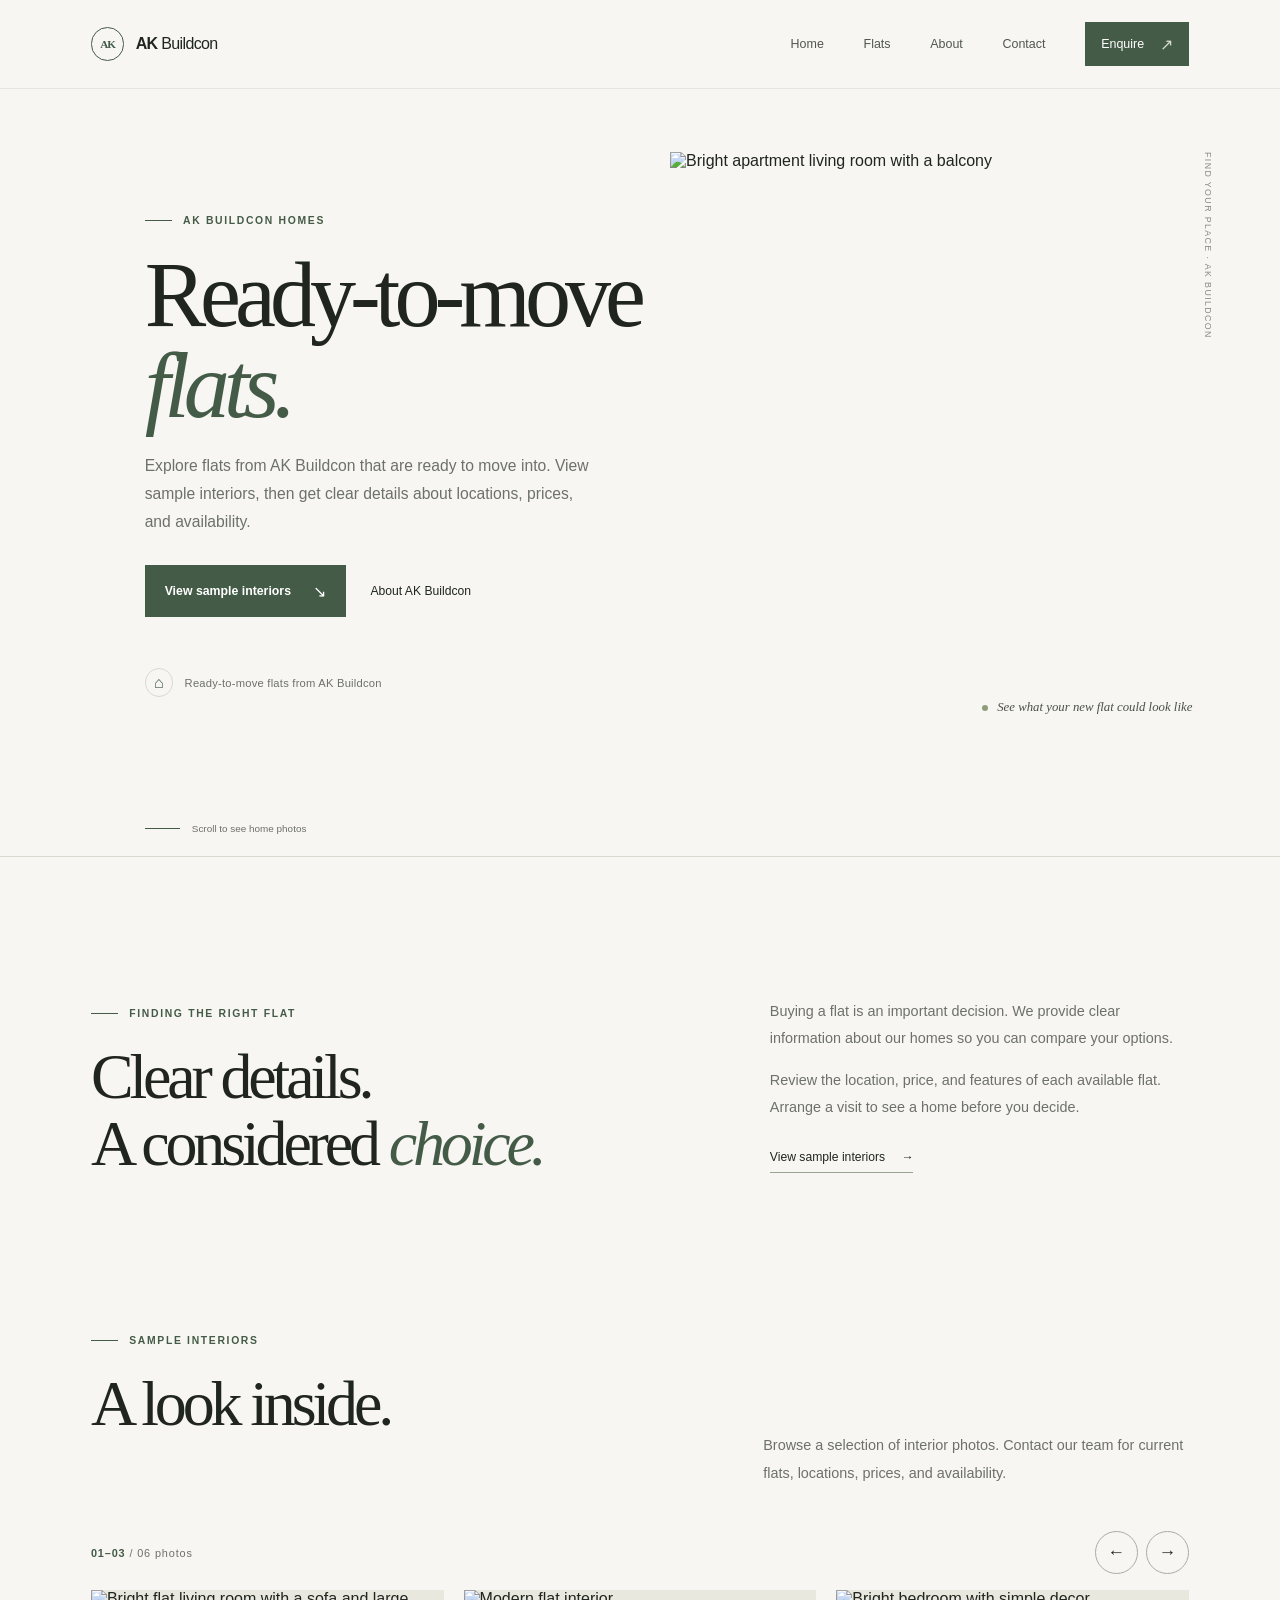
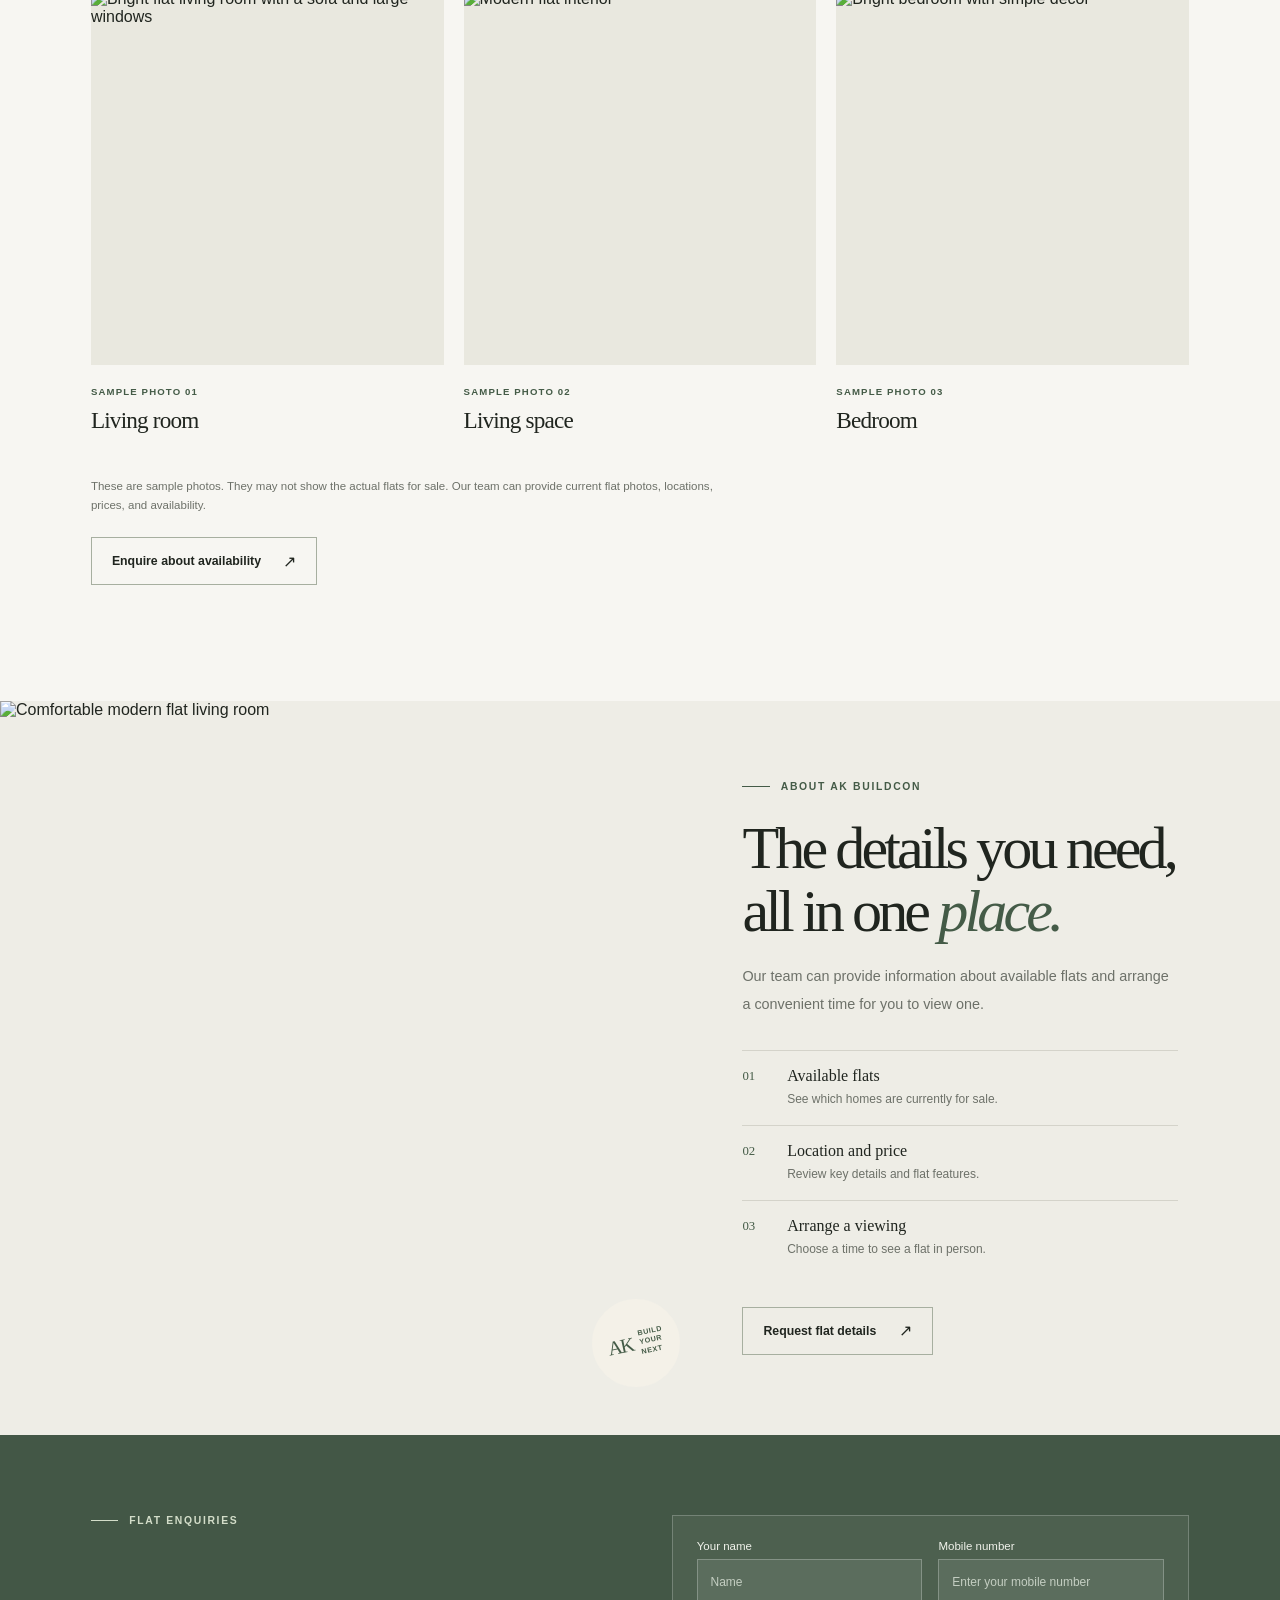
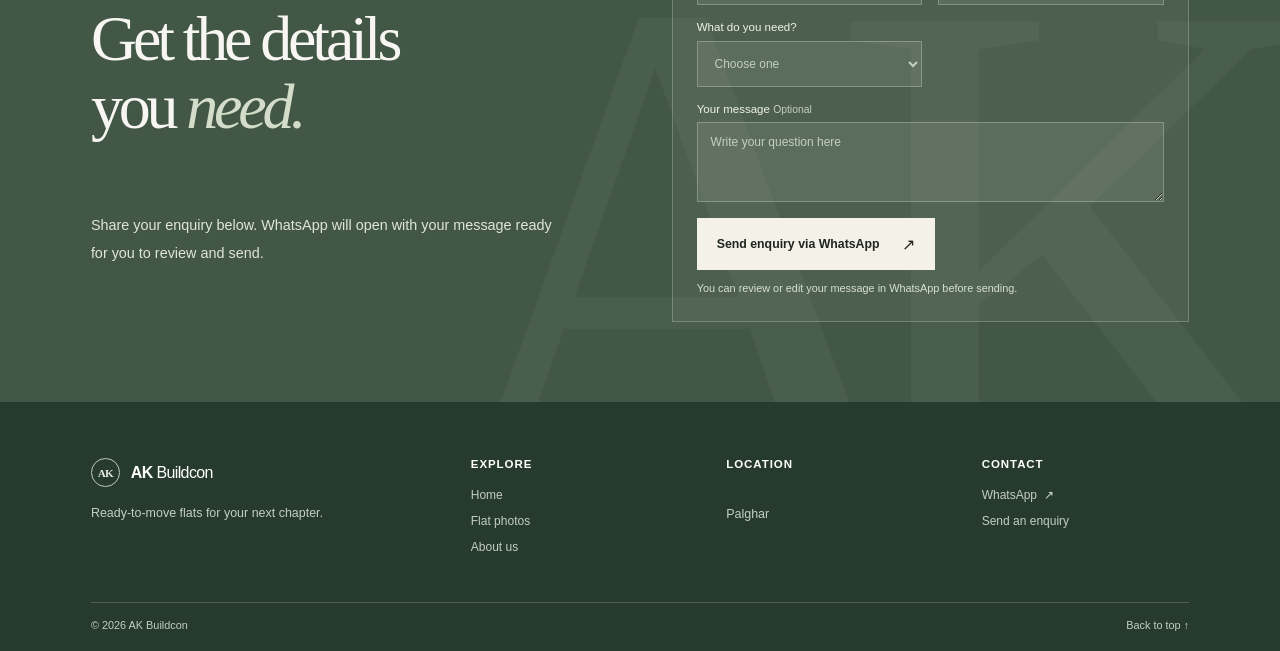
==== index.html @ 4607b644 "first commit Co-authored-by: Copilot <223556219+Copilot@users.noreply.github.com>" ====
<!doctype html>
<html lang="en">
  <head>
    <meta charset="utf-8">
    <meta name="viewport" content="width=device-width, initial-scale=1">
    <meta
      name="description"
      content="Explore ready-to-move flats from AK Buildcon. View sample interiors and get clear details about locations, prices, and availability."
    >
    <meta name="theme-color" content="#f7f6f2">
    <title>AK Buildcon | Flats ready to move into</title>
    <link rel="preconnect" href="https://images.unsplash.com">
    <link rel="stylesheet" href="styles.css">
    <script src="navbar.js" defer></script>
    <script src="footer.js" defer></script>
    <script src="script.js" defer></script>
  </head>
  <body>
    <ak-navbar></ak-navbar>

    <main>
      <section class="hero" id="home" aria-labelledby="hero-title">
        <div class="hero-content">
          <p class="eyebrow"><span class="eyebrow-line"></span> AK Buildcon homes</p>
          <h1 id="hero-title">Ready-to-move<br><em>flats.</em></h1>
          <p class="hero-copy">
            Explore flats from AK Buildcon that are ready to move into. View sample
            interiors, then get clear details about locations, prices, and availability.
          </p>
          <div class="hero-actions">
            <a class="button button-dark" href="#available-homes">View sample interiors <span aria-hidden="true">↘</span></a>
            <a class="text-link" href="#about">About AK Buildcon</a>
          </div>
          <div class="hero-note">
            <span class="note-icon" aria-hidden="true">⌂</span>
            <span>Ready-to-move flats from AK Buildcon</span>
          </div>
        </div>
        <div class="hero-visual">
          <img
            class="hero-image"
            src="https://images.unsplash.com/photo-1600607687939-ce8a6c25118c?auto=format&fit=crop&w=1400&q=85"
            alt="Bright apartment living room with a balcony"
          >
          <div class="image-caption">
            <span class="caption-dot" aria-hidden="true"></span>
            <span>See what your new flat could look like</span>
          </div>
          <span class="hero-vertical-label" aria-hidden="true">FIND YOUR PLACE · AK BUILDCON</span>
        </div>
        <a class="scroll-cue" href="#available-homes">
          <span class="scroll-line" aria-hidden="true"></span>
          Scroll to see home photos
        </a>
      </section>

      <section class="intro section-wrap" id="properties" aria-labelledby="properties-title">
        <div class="section-heading">
          <p class="eyebrow"><span class="eyebrow-line"></span> Finding the right flat</p>
          <h2 id="properties-title">Clear details.<br>A considered <em>choice.</em></h2>
        </div>
        <div class="intro-copy">
          <p>
            Buying a flat is an important decision. We provide clear information
            about our homes so you can compare your options.
          </p>
          <p>
            Review the location, price, and features of each available flat.
            Arrange a visit to see a home before you decide.
          </p>
          <a class="underlined-link" href="#available-homes">View sample interiors <span aria-hidden="true">→</span></a>
        </div>
      </section>

      <section class="homes-gallery section-wrap" id="available-homes" aria-labelledby="gallery-title">
        <div class="gallery-heading">
          <div>
            <p class="eyebrow"><span class="eyebrow-line"></span> Sample interiors</p>
            <h2 id="gallery-title">A look inside.</h2>
          </div>
          <p class="gallery-intro">
            Browse a selection of interior photos. Contact our team for current
            flats, locations, prices, and availability.
          </p>
        </div>
        <div class="gallery-controls">
          <span class="gallery-count" aria-live="polite"><span id="gallery-current">01–03</span> <span aria-hidden="true">/</span> 06 photos</span>
          <div class="gallery-arrows">
            <button class="gallery-arrow" type="button" data-gallery-direction="-1" aria-label="Show previous photos">
              <span aria-hidden="true">←</span>
            </button>
            <button class="gallery-arrow" type="button" data-gallery-direction="1" aria-label="Show more photos">
              <span aria-hidden="true">→</span>
            </button>
          </div>
        </div>
        <div class="gallery-track" id="project-gallery" aria-label="Example flat photos">
          <article class="gallery-card">
            <img
              src="https://images.unsplash.com/photo-1600210492486-724fe5c67fb0?auto=format&fit=crop&w=900&q=85"
              alt="Bright flat living room with a sofa and large windows"
              loading="lazy"
            >
            <div class="gallery-caption">
              <span>Sample photo 01</span>
              <h3>Living room</h3>
            </div>
          </article>
          <article class="gallery-card">
            <img
              src="https://images.unsplash.com/photo-1600566753086-00f18fb6b3ea?auto=format&fit=crop&w=900&q=85"
              alt="Modern flat interior"
              loading="lazy"
            >
            <div class="gallery-caption">
              <span>Sample photo 02</span>
              <h3>Living space</h3>
            </div>
          </article>
          <article class="gallery-card">
            <img
              src="https://images.unsplash.com/photo-1616486338812-3dadae4b4ace?auto=format&fit=crop&w=900&q=85"
              alt="Bright bedroom with simple decor"
              loading="lazy"
            >
            <div class="gallery-caption">
              <span>Sample photo 03</span>
              <h3>Bedroom</h3>
            </div>
          </article>
          <article class="gallery-card">
            <img
              src="https://images.unsplash.com/photo-1600607687939-ce8a6c25118c?auto=format&fit=crop&w=900&q=85"
              alt="Modern flat living room"
              loading="lazy"
            >
            <div class="gallery-caption">
              <span>Sample photo 04</span>
              <h3>Open living area</h3>
            </div>
          </article>
          <article class="gallery-card">
            <img
              src="https://images.unsplash.com/photo-1600607687920-4e2a09cf159d?auto=format&fit=crop&w=900&q=85"
              alt="Flat interior with warm colours"
              loading="lazy"
            >
            <div class="gallery-caption">
              <span>Sample photo 05</span>
              <h3>Dining and living area</h3>
            </div>
          </article>
          <article class="gallery-card">
            <img
              src="https://images.unsplash.com/photo-1600566753190-17f0baa2a6c3?auto=format&fit=crop&w=900&q=85"
              alt="Open-plan flat interior"
              loading="lazy"
            >
            <div class="gallery-caption">
              <span>Sample photo 06</span>
              <h3>Open living space</h3>
            </div>
          </article>
        </div>
        <p class="gallery-disclaimer">
          These are sample photos. They may not show the actual flats for sale.
          Our team can provide current flat photos, locations, prices, and availability.
        </p>
        <a class="button button-outline gallery-cta" href="#contact">Enquire about availability <span aria-hidden="true">↗</span></a>
      </section>

      <section class="experience" aria-labelledby="experience-title">
        <div class="experience-image">
          <img
            src="https://images.unsplash.com/photo-1600607687920-4e2a09cf159d?auto=format&fit=crop&w=1400&q=85"
            alt="Comfortable modern flat living room"
            loading="lazy"
          >
          <div class="image-stamp" aria-hidden="true"><span>AK</span><span>BUILD<br>YOUR<br>NEXT</span></div>
        </div>
        <div class="experience-copy" id="about">
          <p class="eyebrow"><span class="eyebrow-line"></span> About AK Buildcon</p>
          <h2 id="experience-title">The details you need,<br>all in one <em>place.</em></h2>
          <p>
            Our team can provide information about available flats and arrange
            a convenient time for you to view one.
          </p>
          <ul class="benefit-list">
            <li><span>01</span><div><strong>Available flats</strong><p>See which homes are currently for sale.</p></div></li>
            <li><span>02</span><div><strong>Location and price</strong><p>Review key details and flat features.</p></div></li>
            <li><span>03</span><div><strong>Arrange a viewing</strong><p>Choose a time to see a flat in person.</p></div></li>
          </ul>
          <a class="button button-outline" href="#contact">Request flat details <span aria-hidden="true">↗</span></a>
        </div>
      </section>

      <section class="closing" id="contact" aria-labelledby="contact-title">
        <div class="closing-inner">
          <p class="eyebrow"><span class="eyebrow-line"></span> Flat enquiries</p>
          <h2 id="contact-title">Get the details<br>you <em>need.</em></h2>
          <p>
            Share your enquiry below. WhatsApp will open with your message ready
            for you to review and send.
          </p>
          <form class="enquiry-form" id="whatsapp-enquiry">
            <label>
              <span>Your name</span>
              <input name="name" type="text" autocomplete="name" placeholder="Name" required>
            </label>
            <label>
              <span>Mobile number</span>
              <input
                name="phone"
                type="tel"
                autocomplete="tel"
                inputmode="tel"
                placeholder="Enter your mobile number"
                pattern="[0-9]{7,15}"
                title="Enter 7 to 15 numbers without spaces or symbols."
                required
              >
            </label>
            <label>
              <span>What do you need?</span>
              <select name="interest" required>
                <option value="" disabled selected>Choose one</option>
                <option>Price and details</option>
                <option>Flat location</option>
                <option>Book a visit</option>
                <option>Other question</option>
              </select>
            </label>
            <label class="form-message">
              <span>Your message <small>Optional</small></span>
              <textarea name="message" rows="3" placeholder="Write your question here"></textarea>
            </label>
            <button class="button button-light form-submit" type="submit">
              Send enquiry via WhatsApp <span aria-hidden="true">↗</span>
            </button>
            <p class="form-note">You can review or edit your message in WhatsApp before sending.</p>
            <p class="form-error" id="form-error" role="alert" hidden></p>
          </form>
        </div>
        <span class="closing-mark" aria-hidden="true">AK</span>
      </section>
    </main>

    <ak-footer></ak-footer>
  </body>
</html>
---- styles.css ----
:root {
  color-scheme: light;
  font-family: "Avenir Next", Avenir, "Segoe UI", sans-serif;
  color: #20251f;
  background: #f7f6f2;
  font-synthesis: none;
  text-rendering: optimizeLegibility;
  --color-paper: #f7f6f2;
  --color-ink: #20251f;
  --color-muted: #6d7169;
  --color-green: #445b47;
  --color-line: #d9d9d0;
  --page-gutter: clamp(1.25rem, 7.1vw, 7.5rem);
}

* {
  box-sizing: border-box;
}

html {
  scroll-behavior: smooth;
  scroll-padding-top: 5rem;
}

body {
  min-width: 320px;
  margin: 0;
}

ak-navbar {
  position: sticky;
  top: 0;
  z-index: 10;
  display: block;
  box-shadow: 0 1px 0 rgb(32 37 31 / 8%);
}

ak-footer {
  display: block;
}

a {
  color: inherit;
}

.site-header {
  display: flex;
  min-height: 5.5rem;
  align-items: center;
  justify-content: space-between;
  padding: 0 var(--page-gutter);
  background: var(--color-paper);
}

.brand {
  display: inline-flex;
  align-items: center;
  gap: 0.7rem;
  font-size: 1rem;
  font-weight: 750;
  letter-spacing: -0.04em;
  text-decoration: none;
}

.brand-mark {
  display: grid;
  width: 2.1rem;
  height: 2.1rem;
  place-items: center;
  border: 1px solid var(--color-green);
  border-radius: 50%;
  color: var(--color-green);
  font-family: Georgia, serif;
  font-size: 0.7rem;
  font-weight: 700;
  letter-spacing: -0.08em;
}

.brand-light {
  font-weight: 450;
}

.site-navigation {
  display: flex;
  align-items: center;
  gap: clamp(1.25rem, 3.1vw, 3.2rem);
}

.site-navigation a {
  position: relative;
  color: #51564e;
  font-size: 0.78rem;
  text-decoration: none;
  transition: color 160ms ease;
}

.site-navigation a:not(.nav-cta)::after {
  position: absolute;
  right: 0;
  bottom: -0.35rem;
  left: 0;
  height: 1px;
  background: var(--color-green);
  content: "";
  transform: scaleX(0);
  transform-origin: left;
  transition: transform 160ms ease;
}

.site-navigation a:hover,
.site-navigation a:focus-visible {
  color: var(--color-green);
}

.site-navigation a:not(.nav-cta):hover::after,
.site-navigation a:not(.nav-cta):focus-visible::after {
  transform: scaleX(1);
}

.site-navigation .nav-cta {
  display: inline-flex;
  min-height: 2.75rem;
  align-items: center;
  gap: 1rem;
  padding: 0 1rem;
  background: var(--color-green);
  color: #fff;
  transition: background-color 160ms ease;
}

.site-navigation .nav-cta:hover,
.site-navigation .nav-cta:focus-visible {
  background: #344837;
  color: #fff;
}

.nav-cta span {
  color: #d3ddc9;
  font-size: 1rem;
}

.menu-toggle {
  display: none;
}

.hero {
  position: relative;
  display: grid;
  min-height: min(48rem, calc(100svh - 5.5rem));
  grid-template-columns: 1fr 0.95fr;
  align-items: center;
  padding: 3.5rem var(--page-gutter) 5.5rem;
  overflow: hidden;
}

.hero-content {
  position: relative;
  z-index: 1;
  padding: 1.5rem 0 1.5rem 4.2vw;
}

.eyebrow {
  display: flex;
  align-items: center;
  gap: 0.7rem;
  margin: 0 0 1.5rem;
  color: var(--color-green);
  font-size: 0.65rem;
  font-weight: 700;
  letter-spacing: 0.16em;
  text-transform: uppercase;
}

.eyebrow-line {
  width: 1.7rem;
  height: 1px;
  background: currentColor;
}

h1,
h2,
p {
  margin-top: 0;
}

.hero h1,
.section-heading h2,
.gallery-heading h2,
.experience h2,
.closing h2 {
  font-family: Georgia, "Times New Roman", serif;
  font-weight: 400;
  letter-spacing: -0.065em;
}

.hero h1 {
  margin-bottom: 1.2rem;
  font-size: clamp(3.6rem, 7.2vw, 7rem);
  line-height: 0.99;
}

.hero h1 em,
.section-heading h2 em,
.experience h2 em,
.closing h2 em {
  color: var(--color-green);
  font-weight: 400;
}

.hero-copy {
  max-width: 28rem;
  margin-bottom: 1.8rem;
  color: var(--color-muted);
  font-size: 0.98rem;
  line-height: 1.8;
}

.hero-actions {
  display: flex;
  align-items: center;
  gap: 1.5rem;
}

.button {
  display: inline-flex;
  min-height: 3.25rem;
  align-items: center;
  justify-content: center;
  gap: 1.4rem;
  padding: 0 1.25rem;
  font-size: 0.77rem;
  font-weight: 600;
  text-decoration: none;
  transition: background-color 160ms ease, color 160ms ease, transform 160ms ease;
}

.button:hover {
  transform: translateY(-2px);
}

.button-dark {
  background: var(--color-green);
  color: #fff;
}

.button-dark:hover {
  background: #344837;
}

.button span {
  font-size: 1rem;
}

.text-link,
.underlined-link {
  color: var(--color-ink);
  font-size: 0.76rem;
  text-decoration: none;
}

.text-link:hover,
.underlined-link:hover {
  color: var(--color-green);
}

.homes-gallery {
  padding-top: 1rem;
  padding-bottom: clamp(5rem, 9vw, 8rem);
}

.gallery-heading {
  display: grid;
  grid-template-columns: 1fr 0.7fr;
  gap: 4rem;
  align-items: end;
  margin-bottom: 2.5rem;
}

.gallery-heading h2 {
  font-family: Georgia, "Times New Roman", serif;
  font-size: clamp(2.7rem, 5vw, 5rem);
  font-weight: 400;
  letter-spacing: -0.065em;
  line-height: 1.06;
}

.gallery-heading h2 em {
  color: var(--color-green);
  font-weight: 400;
}

.gallery-intro {
  max-width: 29rem;
  margin: 0 0 0.25rem;
  color: var(--color-muted);
  font-size: 0.9rem;
  line-height: 1.9;
}

.gallery-controls {
  display: flex;
  align-items: center;
  justify-content: space-between;
  margin-bottom: 1rem;
}

.gallery-count {
  color: var(--color-muted);
  font-size: 0.68rem;
  letter-spacing: 0.08em;
}

.gallery-count > span:first-child {
  color: var(--color-green);
  font-weight: 700;
}

.gallery-arrows {
  display: flex;
  gap: 0.5rem;
}

.gallery-arrow {
  display: grid;
  width: 2.7rem;
  height: 2.7rem;
  place-items: center;
  border: 1px solid #a7afa0;
  border-radius: 50%;
  background: transparent;
  color: var(--color-ink);
  font: inherit;
  font-size: 1.1rem;
  cursor: pointer;
  transition: background-color 160ms ease, color 160ms ease;
}

.gallery-arrow:hover {
  background: var(--color-green);
  color: #fff;
}

.gallery-track {
  display: flex;
  gap: 1.25rem;
  overflow-x: auto;
  overscroll-behavior-x: contain;
  scroll-behavior: smooth;
  scroll-snap-type: x mandatory;
  scrollbar-color: #8a9a84 #e5e5dc;
  scrollbar-width: thin;
  padding-bottom: 0.9rem;
  -webkit-overflow-scrolling: touch;
}

.gallery-track::-webkit-scrollbar {
  height: 0.35rem;
}

.gallery-track::-webkit-scrollbar-track {
  background: #e5e5dc;
}

.gallery-track::-webkit-scrollbar-thumb {
  background: #8a9a84;
}

.gallery-card {
  flex: 0 0 calc((100% - 2.5rem) / 3);
  min-width: 0;
  scroll-snap-align: start;
}

.gallery-card img {
  display: block;
  width: 100%;
  aspect-ratio: 0.94;
  object-fit: cover;
  background: #e9e8df;
}

.gallery-caption {
  padding-top: 1rem;
}

.gallery-caption > span {
  color: var(--color-green);
  font-size: 0.6rem;
  font-weight: 700;
  letter-spacing: 0.12em;
  text-transform: uppercase;
}

.gallery-caption h3 {
  margin: 0.45rem 0 0;
  font-family: Georgia, "Times New Roman", serif;
  font-size: 1.45rem;
  font-weight: 400;
  letter-spacing: -0.035em;
}

.gallery-disclaimer {
  max-width: 40rem;
  margin: 1.8rem 0 1rem;
  color: var(--color-muted);
  font-size: 0.72rem;
  line-height: 1.7;
}

.gallery-cta {
  margin-top: 0.35rem;
}

.hero-note {
  display: flex;
  align-items: center;
  gap: 0.7rem;
  margin-top: 3.2rem;
  color: var(--color-muted);
  font-size: 0.7rem;
  letter-spacing: 0.02em;
}

.note-icon {
  display: grid;
  width: 1.8rem;
  height: 1.8rem;
  place-items: center;
  border: 1px solid var(--color-line);
  border-radius: 50%;
  color: var(--color-green);
  font-size: 1rem;
}

.hero-visual {
  position: relative;
  height: min(38rem, 76vh);
  min-height: 26rem;
  margin-left: 1rem;
}

.hero-image,
.experience-image img {
  display: block;
  width: 100%;
  height: 100%;
  object-fit: cover;
}

.hero-image {
  object-position: center;
}

.image-caption {
  position: absolute;
  right: -1.2rem;
  bottom: 2rem;
  display: flex;
  align-items: center;
  gap: 0.55rem;
  padding: 0.8rem 1rem;
  background: var(--color-paper);
  color: #4a5047;
  font-family: Georgia, "Times New Roman", serif;
  font-size: 0.8rem;
  font-style: italic;
}

.caption-dot {
  width: 0.4rem;
  height: 0.4rem;
  border-radius: 50%;
  background: #8d9d79;
}

.hero-vertical-label {
  position: absolute;
  top: 0;
  right: -1.5rem;
  color: #8a8b82;
  font-size: 0.55rem;
  letter-spacing: 0.16em;
  writing-mode: vertical-rl;
}

.scroll-cue {
  position: absolute;
  bottom: 1.4rem;
  left: calc(var(--page-gutter) + 4.2vw);
  display: flex;
  align-items: center;
  gap: 0.75rem;
  color: var(--color-muted);
  font-size: 0.62rem;
  text-decoration: none;
}

.scroll-line {
  width: 2.2rem;
  height: 1px;
  background: var(--color-green);
}

.section-wrap {
  padding-right: var(--page-gutter);
  padding-left: var(--page-gutter);
}

.intro {
  display: grid;
  grid-template-columns: 1fr 0.7fr;
  gap: 5rem;
  align-items: end;
  padding-top: clamp(5.5rem, 11vw, 10rem);
  padding-bottom: clamp(5.5rem, 11vw, 10rem);
  border-top: 1px solid var(--color-line);
}

.section-heading h2,
.experience h2,
.closing h2 {
  margin-bottom: 0;
  font-size: clamp(2.7rem, 5vw, 5rem);
  line-height: 1.06;
}

.intro-copy {
  max-width: 29rem;
  padding-bottom: 0.3rem;
}

.intro-copy p,
.experience-copy > p:not(.eyebrow),
.closing-inner > p:not(.eyebrow) {
  color: var(--color-muted);
  font-size: 0.9rem;
  line-height: 1.9;
}

.underlined-link {
  display: inline-flex;
  align-items: center;
  gap: 1rem;
  margin-top: 0.9rem;
  padding-bottom: 0.5rem;
  border-bottom: 1px solid #9ba395;
}

.experience {
  display: grid;
  min-height: 44rem;
  grid-template-columns: 1fr 1fr;
  background: #eeede6;
}

.experience-image {
  position: relative;
  min-height: 40rem;
}

.experience-image img {
  position: absolute;
  inset: 0;
  object-position: center;
}

.image-stamp {
  position: absolute;
  right: -2.5rem;
  bottom: 3rem;
  display: flex;
  width: 5.5rem;
  height: 5.5rem;
  align-items: center;
  justify-content: center;
  gap: 0.45rem;
  border-radius: 50%;
  background: #f4f1e8;
  color: var(--color-green);
  transform: rotate(-12deg);
}

.image-stamp span:first-child {
  font-family: Georgia, serif;
  font-size: 1.25rem;
  letter-spacing: -0.1em;
}

.image-stamp span:last-child {
  font-size: 0.45rem;
  font-weight: 700;
  letter-spacing: 0.08em;
  line-height: 1.3;
}

.experience-copy {
  align-self: center;
  padding: 5rem clamp(2rem, 8vw, 8rem);
}

.experience-copy .eyebrow {
  margin-bottom: 1.5rem;
}

.experience h2 {
  margin-bottom: 1.25rem;
  font-size: clamp(2.7rem, 4.7vw, 4.8rem);
}

.experience-copy > p:not(.eyebrow) {
  max-width: 31rem;
  margin-bottom: 2rem;
}

.benefit-list {
  display: grid;
  gap: 0;
  margin: 0 0 2rem;
  padding: 0;
  list-style: none;
}

.benefit-list li {
  display: grid;
  grid-template-columns: 2.2rem 1fr;
  gap: 0.6rem;
  padding: 1rem 0;
  border-top: 1px solid #d4d3ca;
}

.benefit-list li > span {
  padding-top: 0.15rem;
  color: var(--color-green);
  font-family: Georgia, serif;
  font-size: 0.8rem;
}

.benefit-list strong {
  font-family: Georgia, serif;
  font-size: 1rem;
  font-weight: 400;
}

.benefit-list p {
  margin: 0.3rem 0 0;
  color: var(--color-muted);
  font-size: 0.75rem;
  line-height: 1.6;
}

.button-outline {
  min-height: 3rem;
  border: 1px solid #a7afa0;
  color: var(--color-ink);
}

.button-outline:hover {
  background: var(--color-green);
  color: #fff;
}

.closing {
  position: relative;
  min-height: 34rem;
  display: flex;
  align-items: center;
  overflow: hidden;
  background: #435746;
  color: #f7f6f2;
}

.closing-inner {
  position: relative;
  z-index: 1;
  display: grid;
  width: 100%;
  grid-template-columns: minmax(0, 0.9fr) minmax(20rem, 1fr);
  grid-template-areas:
    "eyebrow form"
    "title form"
    "intro form";
  column-gap: clamp(3rem, 9vw, 9rem);
  align-items: start;
  padding: 5rem var(--page-gutter);
}

.closing-inner > .eyebrow {
  grid-area: eyebrow;
}

.closing .eyebrow {
  color: #d3ddc9;
}

.closing h2 {
  grid-area: title;
  margin-bottom: 1rem;
}

.closing h2 em {
  color: #d3ddc9;
}

.closing-inner > p:not(.eyebrow) {
  grid-area: intro;
  max-width: 30rem;
  margin-bottom: 0;
  color: #e0e5dc;
}

.enquiry-form {
  display: grid;
  grid-area: form;
  grid-template-columns: 1fr 1fr;
  gap: 1rem;
  padding: 1.5rem;
  border: 1px solid rgb(255 255 255 / 22%);
  background: rgb(255 255 255 / 5%);
}

.enquiry-form label {
  display: grid;
  gap: 0.45rem;
  color: #f1f2eb;
  font-size: 0.72rem;
}

.enquiry-form input,
.enquiry-form select,
.enquiry-form textarea {
  width: 100%;
  min-height: 2.9rem;
  padding: 0.75rem 0.8rem;
  border: 1px solid rgb(255 255 255 / 25%);
  border-radius: 0;
  background: rgb(255 255 255 / 8%);
  color: #fff;
  font: inherit;
  font-size: 0.75rem;
}

.enquiry-form input::placeholder,
.enquiry-form textarea::placeholder {
  color: #c4cec2;
}

.enquiry-form select:invalid {
  color: #c4cec2;
}

.enquiry-form select option {
  background: var(--color-green);
  color: #fff;
}

.enquiry-form textarea {
  min-height: 5rem;
  resize: vertical;
}

.enquiry-form label:focus-within input,
.enquiry-form label:focus-within select,
.enquiry-form label:focus-within textarea {
  border-color: #d3ddc9;
}

.enquiry-form .form-message,
.enquiry-form .form-submit,
.enquiry-form .form-note,
.enquiry-form .form-error {
  grid-column: 1 / -1;
}

.enquiry-form label small {
  color: #c4cec2;
  font-size: 0.65rem;
}

.form-submit {
  justify-self: start;
  border: 0;
  cursor: pointer;
}

.form-note,
.form-error {
  margin: -0.4rem 0 0;
  color: #d7dfd4;
  font-size: 0.68rem;
  line-height: 1.6;
}

.form-error:not([hidden]) {
  color: #ffe0c9;
}

.button-light {
  background: #f4f1e8;
  color: var(--color-ink);
}

.button-light:hover {
  background: #fff;
}

.closing-mark {
  position: absolute;
  right: 3vw;
  bottom: -13rem;
  color: rgb(255 255 255 / 4%);
  font-family: Georgia, serif;
  font-size: min(45rem, 65vw);
  letter-spacing: -0.15em;
  line-height: 1;
}

.site-footer {
  padding: 3.5rem var(--page-gutter) 1.25rem;
  background: #263b2d;
  color: #e5e9e1;
}

.footer-brand {
  color: #fff;
  font-size: 1rem;
}

.footer-brand .brand-mark {
  width: 1.8rem;
  height: 1.8rem;
  border-color: #bdcbb9;
  color: #e5e9e1;
}

.footer-main {
  display: grid;
  grid-template-columns: minmax(15rem, 1.6fr) repeat(3, minmax(8rem, 1fr));
  gap: 3rem;
  padding-bottom: 3rem;
}

.footer-company > p,
.footer-column > p {
  margin: 1rem 0 0;
  color: #c4cec2;
  font-size: 0.78rem;
  line-height: 1.7;
}

.footer-column {
  display: flex;
  align-items: flex-start;
  flex-direction: column;
  gap: 0.75rem;
}

.footer-column h2 {
  margin: 0 0 0.35rem;
  color: #fff;
  font-size: 0.72rem;
  font-weight: 650;
  letter-spacing: 0.08em;
  text-transform: uppercase;
}

.footer-column a {
  color: #c4cec2;
  font-size: 0.75rem;
  text-decoration: none;
  transition: color 160ms ease;
}

.footer-column a:hover,
.footer-bottom a:hover {
  color: #fff;
}

.footer-column a span {
  padding-left: 0.25rem;
  color: #d3ddc9;
}

.footer-bottom {
  display: flex;
  justify-content: space-between;
  gap: 1rem;
  padding-top: 1rem;
  border-top: 1px solid rgb(255 255 255 / 18%);
  color: #c4cec2;
  font-size: 0.68rem;
}

.footer-bottom a {
  color: inherit;
  text-decoration: none;
}

:focus-visible {
  outline: 3px solid #809379;
  outline-offset: 4px;
}

@media (max-width: 800px) {
  .site-header {
    min-height: 4.75rem;
  }

  .hero {
    min-height: auto;
    grid-template-columns: 1fr 0.85fr;
    padding-top: 2.5rem;
    padding-bottom: 4rem;
  }

  .hero-content {
    padding-left: 0;
  }

  .hero h1 {
    font-size: clamp(3.2rem, 8vw, 5.5rem);
  }

  .hero-visual {
    height: 31rem;
    min-height: 25rem;
  }

  .hero-actions {
    align-items: flex-start;
    flex-direction: column;
    gap: 1rem;
  }

  .scroll-cue {
    left: var(--page-gutter);
  }

  .intro {
    gap: 2.5rem;
  }

  .gallery-heading {
    gap: 2.5rem;
  }

  .gallery-card {
    flex-basis: calc((100% - 1.25rem) / 2);
  }

  .experience-copy {
    padding: 4rem 2.5rem;
  }

  .experience-image {
    min-height: 38rem;
  }

  .closing-inner {
    grid-template-columns: minmax(0, 0.8fr) minmax(19rem, 1fr);
    column-gap: 2rem;
  }

  .enquiry-form {
    padding: 1.2rem;
  }
}

@media (max-width: 640px) {
  .site-header {
    min-height: 4.5rem;
  }

  .menu-toggle {
    display: inline-flex;
    min-height: 2.5rem;
    align-items: center;
    padding: 0 0.8rem;
    border: 1px solid var(--color-line);
    background: transparent;
    color: var(--color-ink);
    font: inherit;
    font-size: 0.75rem;
    cursor: pointer;
  }

  .site-navigation {
    position: absolute;
    top: 100%;
    right: 0;
    left: 0;
    display: none;
    align-items: stretch;
    flex-direction: column;
    gap: 0;
    padding: 0.4rem var(--page-gutter) 1rem;
    border-top: 1px solid var(--color-line);
    background: var(--color-paper);
  }

  .site-navigation.is-open {
    display: flex;
  }

  .site-navigation a {
    padding: 0.9rem 0;
  }

  .site-navigation .nav-cta {
    justify-content: space-between;
    margin-top: 0.3rem;
    padding: 0 0.8rem;
  }

  .hero {
    display: flex;
    flex-direction: column;
    align-items: stretch;
    padding: 3.4rem var(--page-gutter) 4.5rem;
  }

  .hero-content {
    padding: 0;
  }

  .eyebrow {
    margin-bottom: 1.2rem;
    font-size: 0.6rem;
  }

  .hero h1 {
    margin-bottom: 1rem;
    font-size: clamp(3.7rem, 16vw, 5.6rem);
  }

  .hero-copy {
    max-width: 30rem;
    font-size: 0.9rem;
  }

  .hero-actions {
    flex-direction: row;
    flex-wrap: wrap;
    gap: 1.2rem;
  }

  .hero-note {
    margin-top: 1.8rem;
  }

  .hero-visual {
    height: 25rem;
    min-height: 0;
    margin: 2.5rem 0 0;
  }

  .image-caption {
    right: -0.5rem;
    bottom: 1.2rem;
    font-size: 0.72rem;
  }

  .hero-vertical-label {
    right: -1rem;
  }

  .scroll-cue {
    bottom: 1.25rem;
    left: var(--page-gutter);
  }

  .intro {
    grid-template-columns: 1fr;
    gap: 2rem;
    padding-top: 5rem;
    padding-bottom: 5rem;
  }

  .homes-gallery {
    padding-top: 0;
    padding-bottom: 5rem;
  }

  .gallery-heading {
    grid-template-columns: 1fr;
    gap: 1rem;
    margin-bottom: 1.8rem;
  }

  .gallery-heading h2 {
    font-size: clamp(2.9rem, 12vw, 4rem);
  }

  .gallery-track {
    gap: 1rem;
    margin-right: calc(-1 * var(--page-gutter));
    padding-right: var(--page-gutter);
  }

  .gallery-card {
    flex-basis: 86%;
  }

  .gallery-card img {
    aspect-ratio: 1.25;
  }

  .gallery-caption h3 {
    font-size: 1.3rem;
  }

  .gallery-disclaimer {
    margin-top: 1.5rem;
  }

  .section-heading h2,
  .experience h2,
  .closing h2 {
    font-size: clamp(2.9rem, 12vw, 4rem);
  }

  .experience {
    grid-template-columns: 1fr;
  }

  .experience-image {
    min-height: 24rem;
  }

  .image-stamp {
    right: 1rem;
    bottom: -2.5rem;
    width: 5rem;
    height: 5rem;
  }

  .experience-copy {
    padding: 4.5rem var(--page-gutter);
  }

  .closing {
    min-height: 28rem;
  }

  .closing-inner {
    display: block;
    padding: 4.5rem var(--page-gutter);
  }

  .enquiry-form {
    grid-template-columns: 1fr;
    margin-top: 2rem;
    padding: 1rem;
  }

  .enquiry-form .form-message,
  .enquiry-form .form-submit,
  .enquiry-form .form-note,
  .enquiry-form .form-error {
    grid-column: auto;
  }

  .closing-mark {
    right: -3rem;
    bottom: -6rem;
    font-size: 25rem;
  }

  .site-footer {
    padding-top: 2.5rem;
  }

  .footer-main {
    grid-template-columns: repeat(2, minmax(0, 1fr));
    gap: 2rem 1.5rem;
    padding-bottom: 2rem;
  }

  .footer-company {
    grid-column: 1 / -1;
  }
}

@media (prefers-reduced-motion: reduce) {
  *,
  *::before,
  *::after {
    scroll-behavior: auto !important;
    transition-duration: 0.01ms !important;
  }

  .gallery-track {
    scroll-behavior: auto;
  }
}
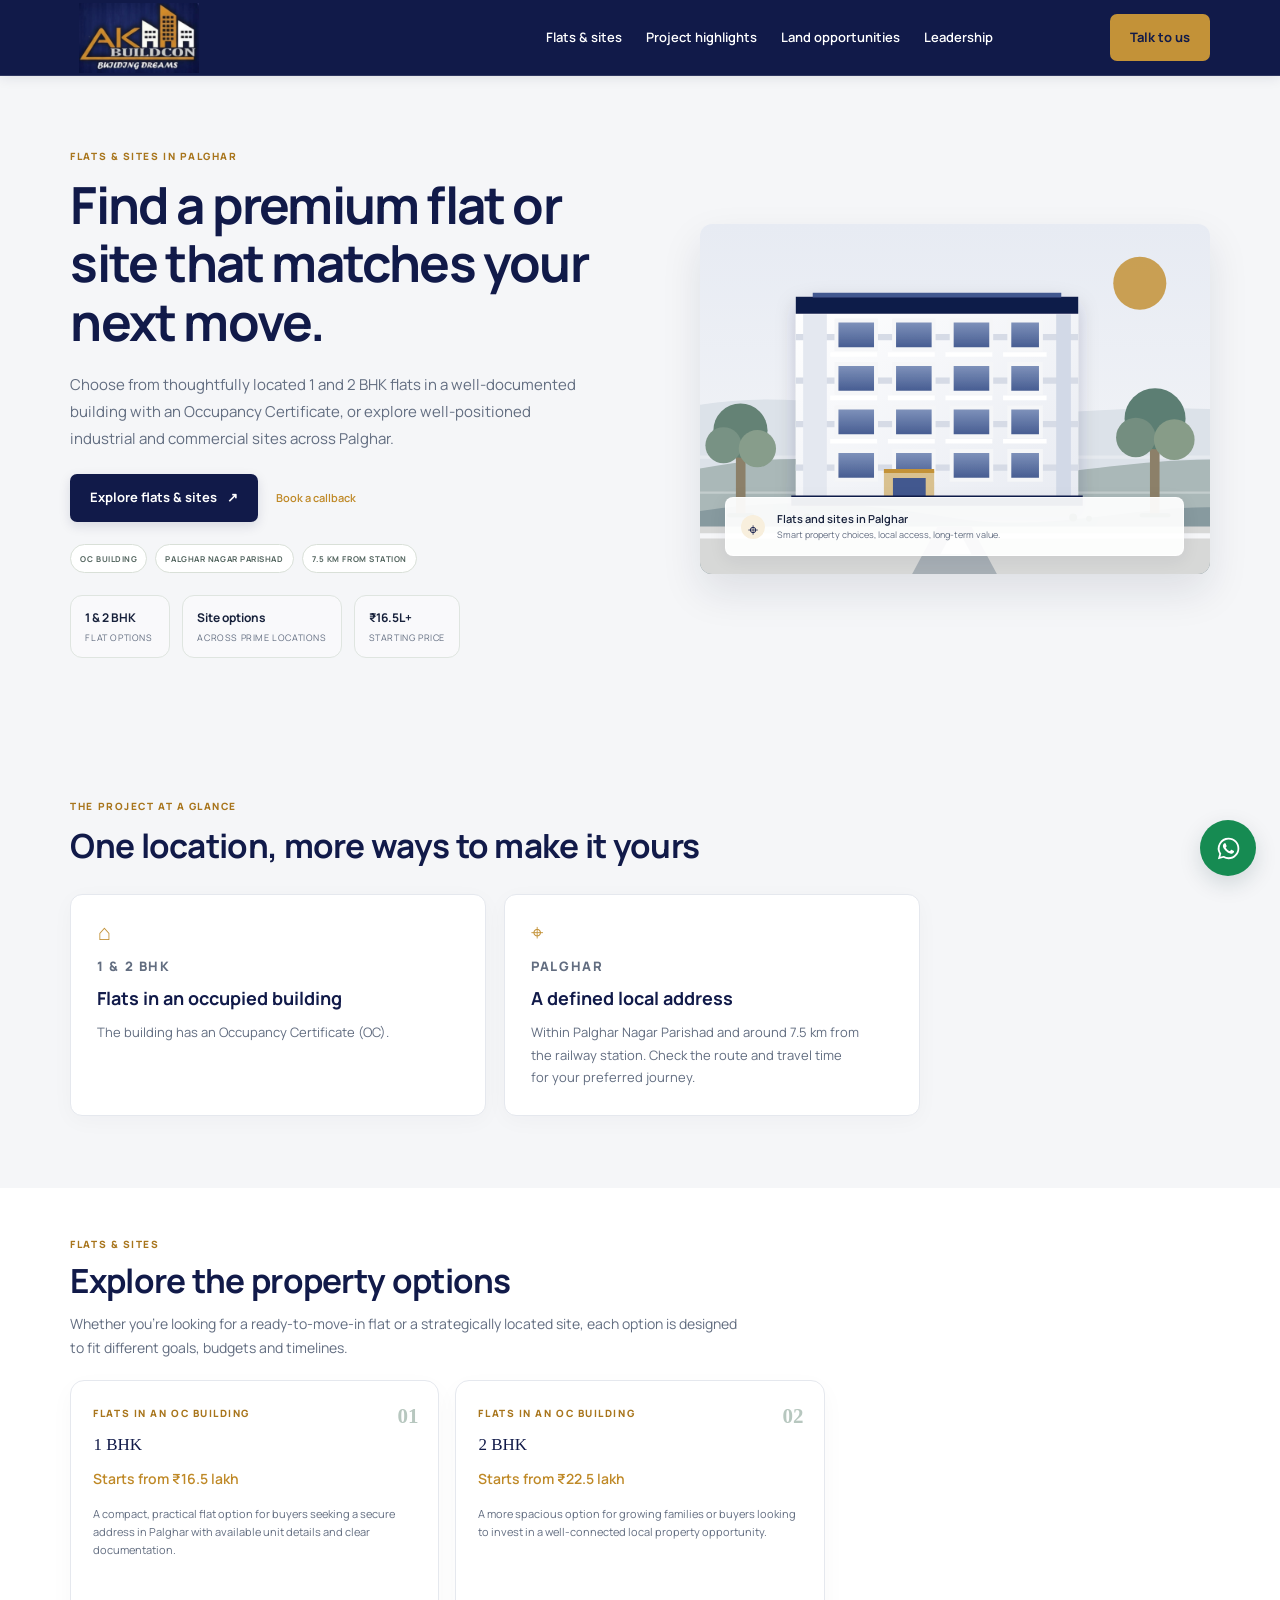
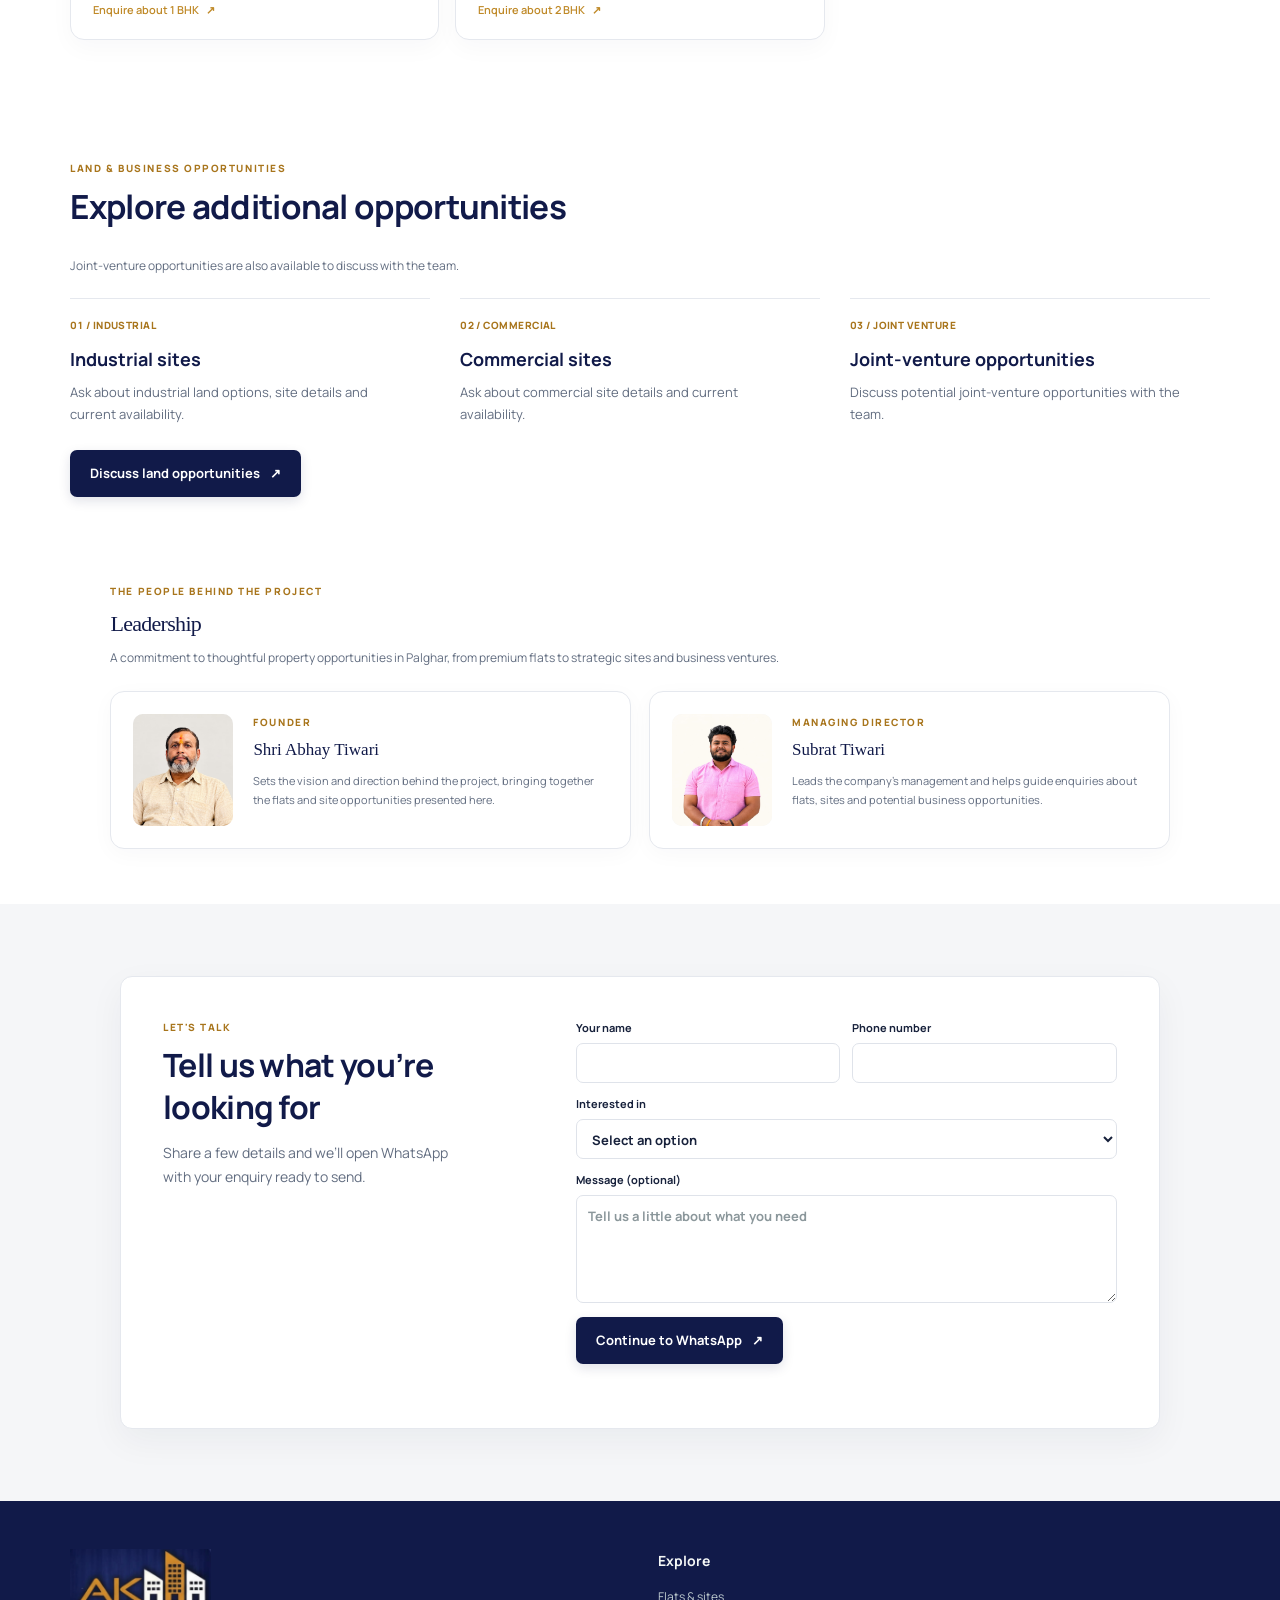
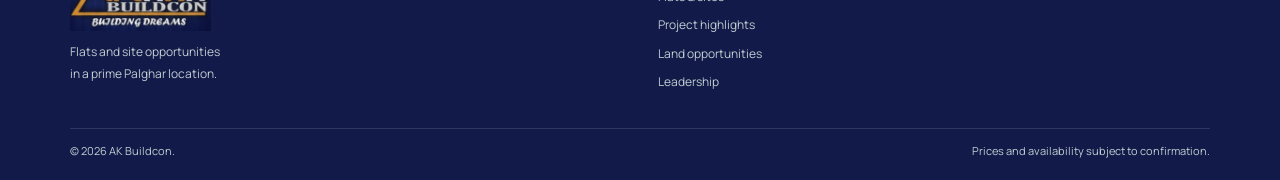
==== commit fdbc905c: "Replace repository with AK Buildcon website Co-authored-by: Copilot <223556219+Copilot@users.noreply" ====
--- a/index.html
+++ b/index.html
@@ -1,250 +1,40 @@
-<!doctype html>
+<!DOCTYPE html>
 <html lang="en">
-  <head>
-    <meta charset="utf-8">
-    <meta name="viewport" content="width=device-width, initial-scale=1">
-    <meta
-      name="description"
-      content="Explore ready-to-move flats from AK Buildcon. View sample interiors and get clear details about locations, prices, and availability."
-    >
-    <meta name="theme-color" content="#f7f6f2">
-    <title>AK Buildcon | Flats ready to move into</title>
-    <link rel="preconnect" href="https://images.unsplash.com">
-    <link rel="stylesheet" href="styles.css">
-    <script src="navbar.js" defer></script>
-    <script src="footer.js" defer></script>
-    <script src="script.js" defer></script>
-  </head>
-  <body>
-    <ak-navbar></ak-navbar>
+<head>
+  <meta charset="UTF-8" />
+  <meta name="viewport" content="width=device-width, initial-scale=1.0" />
+  <meta name="description" content="Explore premium 1 and 2 BHK flats in Palghar, alongside industrial, commercial and joint-venture sites." />
+  <meta name="theme-color" content="#111a49" />
+  <title>Flats &amp; Sites in Palghar | AK Buildcon</title>
+  <link rel="preconnect" href="https://fonts.googleapis.com">
+  <link rel="preconnect" href="https://fonts.gstatic.com" crossorigin>
+  <link href="https://fonts.googleapis.com/css2?family=Manrope:wght@400;500;600;700;800&display=swap" rel="stylesheet">
+  <link rel="stylesheet" href="style.css" />
+  <link rel="stylesheet" href="project-details.css" />
+</head>
+<body>
+  <header class="site-header">
+    <a class="brand" href="#home" aria-label="AK Buildcon home">
+      <img class="brand-logo" src="assets/akbuildcon-logo.png" alt="AK Buildcon — Building Dreams" />
+    </a>
+    <button class="menu-toggle" id="menuToggle" aria-label="Toggle navigation" aria-expanded="false">☰</button>
+    <nav class="nav-links" id="navLinks">
+      <a href="#properties">Flats &amp; sites</a>
+      <a href="#why-us">Project highlights</a>
+      <a href="#how-it-works">Land opportunities</a>
+      <a href="#leadership">Leadership</a>
+    </nav>
+    <a class="button button-dark header-cta" href="#contact">Talk to us</a>
+  </header>
 
-    <main>
-      <section class="hero" id="home" aria-labelledby="hero-title">
-        <div class="hero-content">
-          <p class="eyebrow"><span class="eyebrow-line"></span> AK Buildcon homes</p>
-          <h1 id="hero-title">Ready-to-move<br><em>flats.</em></h1>
-          <p class="hero-copy">
-            Explore flats from AK Buildcon that are ready to move into. View sample
-            interiors, then get clear details about locations, prices, and availability.
-          </p>
-          <div class="hero-actions">
-            <a class="button button-dark" href="#available-homes">View sample interiors <span aria-hidden="true">↘</span></a>
-            <a class="text-link" href="#about">About AK Buildcon</a>
-          </div>
-          <div class="hero-note">
-            <span class="note-icon" aria-hidden="true">⌂</span>
-            <span>Ready-to-move flats from AK Buildcon</span>
-          </div>
-        </div>
-        <div class="hero-visual">
-          <img
-            class="hero-image"
-            src="https://images.unsplash.com/photo-1600607687939-ce8a6c25118c?auto=format&fit=crop&w=1400&q=85"
-            alt="Bright apartment living room with a balcony"
-          >
-          <div class="image-caption">
-            <span class="caption-dot" aria-hidden="true"></span>
-            <span>See what your new flat could look like</span>
-          </div>
-          <span class="hero-vertical-label" aria-hidden="true">FIND YOUR PLACE · AK BUILDCON</span>
-        </div>
-        <a class="scroll-cue" href="#available-homes">
-          <span class="scroll-line" aria-hidden="true"></span>
-          Scroll to see home photos
-        </a>
-      </section>
-
-      <section class="intro section-wrap" id="properties" aria-labelledby="properties-title">
-        <div class="section-heading">
-          <p class="eyebrow"><span class="eyebrow-line"></span> Finding the right flat</p>
-          <h2 id="properties-title">Clear details.<br>A considered <em>choice.</em></h2>
-        </div>
-        <div class="intro-copy">
-          <p>
-            Buying a flat is an important decision. We provide clear information
-            about our homes so you can compare your options.
-          </p>
-          <p>
-            Review the location, price, and features of each available flat.
-            Arrange a visit to see a home before you decide.
-          </p>
-          <a class="underlined-link" href="#available-homes">View sample interiors <span aria-hidden="true">→</span></a>
-        </div>
-      </section>
-
-      <section class="homes-gallery section-wrap" id="available-homes" aria-labelledby="gallery-title">
-        <div class="gallery-heading">
-          <div>
-            <p class="eyebrow"><span class="eyebrow-line"></span> Sample interiors</p>
-            <h2 id="gallery-title">A look inside.</h2>
-          </div>
-          <p class="gallery-intro">
-            Browse a selection of interior photos. Contact our team for current
-            flats, locations, prices, and availability.
-          </p>
-        </div>
-        <div class="gallery-controls">
-          <span class="gallery-count" aria-live="polite"><span id="gallery-current">01–03</span> <span aria-hidden="true">/</span> 06 photos</span>
-          <div class="gallery-arrows">
-            <button class="gallery-arrow" type="button" data-gallery-direction="-1" aria-label="Show previous photos">
-              <span aria-hidden="true">←</span>
-            </button>
-            <button class="gallery-arrow" type="button" data-gallery-direction="1" aria-label="Show more photos">
-              <span aria-hidden="true">→</span>
-            </button>
-          </div>
-        </div>
-        <div class="gallery-track" id="project-gallery" aria-label="Example flat photos">
-          <article class="gallery-card">
-            <img
-              src="https://images.unsplash.com/photo-1600210492486-724fe5c67fb0?auto=format&fit=crop&w=900&q=85"
-              alt="Bright flat living room with a sofa and large windows"
-              loading="lazy"
-            >
-            <div class="gallery-caption">
-              <span>Sample photo 01</span>
-              <h3>Living room</h3>
-            </div>
-          </article>
-          <article class="gallery-card">
-            <img
-              src="https://images.unsplash.com/photo-1600566753086-00f18fb6b3ea?auto=format&fit=crop&w=900&q=85"
-              alt="Modern flat interior"
-              loading="lazy"
-            >
-            <div class="gallery-caption">
-              <span>Sample photo 02</span>
-              <h3>Living space</h3>
-            </div>
-          </article>
-          <article class="gallery-card">
-            <img
-              src="https://images.unsplash.com/photo-1616486338812-3dadae4b4ace?auto=format&fit=crop&w=900&q=85"
-              alt="Bright bedroom with simple decor"
-              loading="lazy"
-            >
-            <div class="gallery-caption">
-              <span>Sample photo 03</span>
-              <h3>Bedroom</h3>
-            </div>
-          </article>
-          <article class="gallery-card">
-            <img
-              src="https://images.unsplash.com/photo-1600607687939-ce8a6c25118c?auto=format&fit=crop&w=900&q=85"
-              alt="Modern flat living room"
-              loading="lazy"
-            >
-            <div class="gallery-caption">
-              <span>Sample photo 04</span>
-              <h3>Open living area</h3>
-            </div>
-          </article>
-          <article class="gallery-card">
-            <img
-              src="https://images.unsplash.com/photo-1600607687920-4e2a09cf159d?auto=format&fit=crop&w=900&q=85"
-              alt="Flat interior with warm colours"
-              loading="lazy"
-            >
-            <div class="gallery-caption">
-              <span>Sample photo 05</span>
-              <h3>Dining and living area</h3>
-            </div>
-          </article>
-          <article class="gallery-card">
-            <img
-              src="https://images.unsplash.com/photo-1600566753190-17f0baa2a6c3?auto=format&fit=crop&w=900&q=85"
-              alt="Open-plan flat interior"
-              loading="lazy"
-            >
-            <div class="gallery-caption">
-              <span>Sample photo 06</span>
-              <h3>Open living space</h3>
-            </div>
-          </article>
-        </div>
-        <p class="gallery-disclaimer">
-          These are sample photos. They may not show the actual flats for sale.
-          Our team can provide current flat photos, locations, prices, and availability.
-        </p>
-        <a class="button button-outline gallery-cta" href="#contact">Enquire about availability <span aria-hidden="true">↗</span></a>
-      </section>
-
-      <section class="experience" aria-labelledby="experience-title">
-        <div class="experience-image">
-          <img
-            src="https://images.unsplash.com/photo-1600607687920-4e2a09cf159d?auto=format&fit=crop&w=1400&q=85"
-            alt="Comfortable modern flat living room"
-            loading="lazy"
-          >
-          <div class="image-stamp" aria-hidden="true"><span>AK</span><span>BUILD<br>YOUR<br>NEXT</span></div>
-        </div>
-        <div class="experience-copy" id="about">
-          <p class="eyebrow"><span class="eyebrow-line"></span> About AK Buildcon</p>
-          <h2 id="experience-title">The details you need,<br>all in one <em>place.</em></h2>
-          <p>
-            Our team can provide information about available flats and arrange
-            a convenient time for you to view one.
-          </p>
-          <ul class="benefit-list">
-            <li><span>01</span><div><strong>Available flats</strong><p>See which homes are currently for sale.</p></div></li>
-            <li><span>02</span><div><strong>Location and price</strong><p>Review key details and flat features.</p></div></li>
-            <li><span>03</span><div><strong>Arrange a viewing</strong><p>Choose a time to see a flat in person.</p></div></li>
-          </ul>
-          <a class="button button-outline" href="#contact">Request flat details <span aria-hidden="true">↗</span></a>
-        </div>
-      </section>
-
-      <section class="closing" id="contact" aria-labelledby="contact-title">
-        <div class="closing-inner">
-          <p class="eyebrow"><span class="eyebrow-line"></span> Flat enquiries</p>
-          <h2 id="contact-title">Get the details<br>you <em>need.</em></h2>
-          <p>
-            Share your enquiry below. WhatsApp will open with your message ready
-            for you to review and send.
-          </p>
-          <form class="enquiry-form" id="whatsapp-enquiry">
-            <label>
-              <span>Your name</span>
-              <input name="name" type="text" autocomplete="name" placeholder="Name" required>
-            </label>
-            <label>
-              <span>Mobile number</span>
-              <input
-                name="phone"
-                type="tel"
-                autocomplete="tel"
-                inputmode="tel"
-                placeholder="Enter your mobile number"
-                pattern="[0-9]{7,15}"
-                title="Enter 7 to 15 numbers without spaces or symbols."
-                required
-              >
-            </label>
-            <label>
-              <span>What do you need?</span>
-              <select name="interest" required>
-                <option value="" disabled selected>Choose one</option>
-                <option>Price and details</option>
-                <option>Flat location</option>
-                <option>Book a visit</option>
-                <option>Other question</option>
-              </select>
-            </label>
-            <label class="form-message">
-              <span>Your message <small>Optional</small></span>
-              <textarea name="message" rows="3" placeholder="Write your question here"></textarea>
-            </label>
-            <button class="button button-light form-submit" type="submit">
-              Send enquiry via WhatsApp <span aria-hidden="true">↗</span>
-            </button>
-            <p class="form-note">You can review or edit your message in WhatsApp before sending.</p>
-            <p class="form-error" id="form-error" role="alert" hidden></p>
-          </form>
-        </div>
-        <span class="closing-mark" aria-hidden="true">AK</span>
-      </section>
-    </main>
-
-    <ak-footer></ak-footer>
-  </body>
+  <main id="pageSections"></main>
+  <div id="pageFooter"></div>
+  <a class="whatsapp-float" href="https://wa.me/919373147249?text=Hello%2C%20I%20would%20like%20to%20enquire%20about%20properties%20in%20Palghar." target="_blank" rel="noopener noreferrer" aria-label="Chat with AK Buildcon on WhatsApp">
+    <svg viewBox="0 0 32 32" aria-hidden="true" focusable="false">
+      <path fill="currentColor" d="M16.04 3.2A12.72 12.72 0 0 0 5.13 22.47L3.4 28.8l6.48-1.7a12.8 12.8 0 0 0 6.14 1.57h.01c7.03 0 12.75-5.72 12.76-12.75A12.67 12.67 0 0 0 25.05 6.9a12.68 12.68 0 0 0-9.01-3.7Zm0 23.28h-.01a10.6 10.6 0 0 1-5.4-1.48l-.39-.23-3.85 1.01 1.03-3.75-.25-.39a10.58 10.58 0 1 1 8.87 4.84Zm5.81-7.92c-.32-.16-1.91-.94-2.2-1.05-.3-.1-.52-.16-.74.16-.22.33-.84 1.05-1.03 1.27-.19.22-.38.25-.7.08-.33-.16-1.37-.5-2.6-1.58-.96-.85-1.6-1.9-1.79-2.22-.19-.33-.02-.5.14-.66.15-.15.33-.38.49-.57.16-.19.22-.33.32-.55.11-.22.06-.41-.02-.57-.08-.16-.73-1.76-1-2.41-.26-.63-.53-.54-.73-.55h-.63c-.22 0-.57.08-.87.41-.3.32-1.14 1.11-1.14 2.7 0 1.6 1.17 3.14 1.33 3.36.16.22 2.3 3.51 5.57 4.92.78.34 1.39.54 1.86.69.78.25 1.49.21 2.05.13.63-.1 1.91-.78 2.18-1.54.27-.76.27-1.41.19-1.54-.08-.14-.3-.22-.62-.38Z"/>
+    </svg>
+    <span>WhatsApp</span>
+  </a>
+  <script src="script.js"></script>
+</body>
 </html>
--- a/style.css
+++ b/style.css
@@ -0,0 +1,777 @@
+*{box-sizing:border-box} :root{--green:#286b58;--green-dark:#1f5c4b;--ink:#132c38;--muted:#687781;--cream:#f4f0e7;--mint:#e8efea;--line:#e7e8e3;--orange:#bd6b16}html{scroll-behavior:smooth;scroll-padding-top:80px}body{margin:0;color:var(--ink);font-family:"DM Sans",Arial,sans-serif;font-size:13px;line-height:1.5;background:#fff}a{color:inherit;text-decoration:none}button,input,select{font:inherit}.site-header{height:58px;padding:0 5.5%;display:flex;align-items:center;justify-content:space-between;gap:25px;background:#fff;position:sticky;top:0;z-index:10;border-bottom:1px solid #f1f1ee}.brand{display:flex;align-items:center;gap:7px;font-size:15px;font-weight:700;white-space:nowrap}.brand-mark{width:25px;height:25px;display:grid;place-items:center;color:white;background:var(--green);border-radius:8px 8px 5px 5px;font-size:21px;line-height:1}.nav-links{display:flex;align-items:center;gap:29px;margin-left:auto;margin-right:8%}.nav-links a{font-size:12px}.nav-links a:hover,.site-footer a:hover{opacity:.7}.button{display:inline-flex;align-items:center;justify-content:center;gap:10px;border:0;border-radius:24px;padding:12px 18px;font-size:12px;font-weight:600;cursor:pointer;transition:transform .18s,background .18s}.button:hover{transform:translateY(-1px)}.button-dark{background:var(--green);color:white}.button-dark:hover{background:var(--green-dark)}.header-cta{padding:10px 20px;white-space:nowrap}.menu-toggle{display:none;background:none;border:0;font-size:22px}.hero{min-height:370px;padding:43px 5.5% 55px;background:var(--cream);display:grid;grid-template-columns:1fr 1fr;align-items:center;gap:8%}.hero-copy{max-width:470px;padding-top:8px}.eyebrow{font-size:9px;letter-spacing:2px;color:var(--green);font-weight:600;margin:0 0 10px}.hero h1{font-family:"Playfair Display",Georgia,serif;font-size:clamp(28px,2.35vw,39px);font-weight:500;line-height:1.22;letter-spacing:-.5px;margin:0 0 16px;max-width:470px}.hero-description{color:#53646d;max-width:450px;font-size:13px;line-height:1.6;margin:0 0 22px}.fine-print{font-size:10px;color:#687781;margin:16px 0 0}.hero-stats{display:flex;flex-wrap:wrap;gap:12px;margin-top:22px}.metric-item{min-width:100px;padding:12px 14px;border:1px solid #dfe5e0;border-radius:12px;background:rgba(255,255,255,.35);display:flex;flex-direction:column;gap:3px}.metric-item strong{font-size:12px;color:var(--ink)}.metric-item span{font-size:9px;color:var(--muted);letter-spacing:.6px;text-transform:uppercase}.hero-visual{height:310px;max-width:510px;width:100%;justify-self:end;position:relative;border-radius:25px;overflow:hidden;box-shadow:0 18px 28px #162b2a1a}.hero-visual>img{width:100%;height:100%;object-fit:cover}.image-caption{position:absolute;bottom:17px;left:5%;right:5%;padding:12px 15px;background:#ffffffed;border-radius:13px;display:flex;align-items:center;gap:12px}.pin{width:24px;height:24px;display:grid;place-items:center;background:#e6f0e9;color:var(--green);border-radius:50%;font-size:18px}.image-caption strong,.image-caption small{display:block}.image-caption strong{font-size:11px;font-weight:600}.image-caption small{font-size:9px;color:var(--muted)}.search-wrap{padding:0 5.5%;margin-top:-4px;position:relative;z-index:2}.search-panel{max-width:1200px;margin:0 auto;background:white;border:1px solid #e7e8e3;border-radius:19px;box-shadow:0 12px 28px #172d3810;padding:19px 20px 21px}.search-top{display:flex;align-items:center;justify-content:space-between;margin-bottom:12px}.search-top h2{font-family:"Playfair Display",Georgia,serif;font-size:19px;font-weight:500;margin:0}.type-switch{display:flex;padding:3px;background:#f0f2ed;border-radius:25px}.type-button{border:0;background:transparent;padding:7px 18px;border-radius:22px;cursor:pointer;color:var(--ink);font-size:11px}.type-button.active{background:var(--green);color:#fff;box-shadow:0 1px 3px #0001}.search-form{display:grid;grid-template-columns:1.25fr .9fr .9fr auto;align-items:end;gap:12px}.search-form label{display:flex;flex-direction:column;gap:7px;font-size:11px}.search-form input,.search-form select{height:40px;border:1px solid #e1e4df;border-radius:8px;background:#fff;padding:0 12px;color:#263c46;outline:none;min-width:0}.search-form input:focus,.search-form select:focus{border-color:var(--green);box-shadow:0 0 0 2px #286b5818}.search-form input::placeholder{color:#9aa4aa}.search-button{height:40px;border-radius:8px;padding:0 23px}.section{padding:49px 5.5%}.properties-section{padding-top:49px;padding-bottom:43px}.section-heading{display:flex;justify-content:space-between;align-items:end;margin-bottom:22px}.section h2,.section-heading h2,.benefits-section h2,.steps-section h2,.faq-section h2{font-family:"Playfair Display",Georgia,serif;font-size:22px;font-weight:500;line-height:1.3;margin:0}.section-heading .eyebrow{margin-bottom:7px}.muted{color:var(--muted);font-size:11px}.property-grid{display:grid;grid-template-columns:repeat(4,minmax(0,1fr));gap:18px}.property-card{border:1px solid #e7e8e3;border-radius:12px;overflow:hidden;min-width:0;transition:transform .2s,box-shadow .2s}.property-card:hover{transform:translateY(-3px);box-shadow:0 12px 24px #102d3810}.property-image{height:145px;position:relative;background:#e8ede8}.property-image img{width:100%;height:100%;object-fit:cover;display:block}.status{position:absolute;top:10px;left:10px;font-size:9px;padding:4px 10px;border-radius:20px;background:#e6f3e9;color:#2c7b4d}.status.limited{background:#fff0d4;color:#98621b}.property-content{padding:12px 13px 13px}.property-type{font-size:8px;letter-spacing:.7px;color:var(--green);margin:0 0 5px}.property-content h3{font-family:"Playfair Display",Georgia,serif;font-size:15px;font-weight:500;margin:0 0 4px;line-height:1.35}.location{font-size:10px;color:var(--muted);margin:0 0 16px}.property-meta{display:flex;justify-content:space-between;align-items:center;gap:6px;font-size:10px;margin-bottom:14px}.property-meta strong{font-weight:600;white-space:nowrap}.property-meta span{color:var(--muted);text-align:right;font-size:9px}.outline-button{width:100%;background:white;border:1px solid #6e9c8d;color:var(--green);border-radius:8px;padding:9px 8px;font-size:10px;cursor:pointer}.outline-button:hover{background:#f0f7f3}.disclaimer{font-size:9px;color:#7d888d;margin:16px 0 0}.empty-state{padding:28px;text-align:center;background:#f7f8f5;border-radius:12px;color:var(--muted);margin-top:15px}.benefits-section{background:var(--cream);padding:48px 0 54px}.benefits-section .inner{padding-top:0;padding-bottom:0}.benefits-section h2{margin-bottom:25px}.benefit-grid{display:grid;grid-template-columns:repeat(3,1fr);gap:18px}.benefit-card{background:#fff;border-radius:13px;padding:21px 22px;min-height:145px}.line-icon{display:block;color:var(--green);font-size:22px;line-height:1;margin-bottom:13px}.benefit-card h3,.steps-grid h3{font-family:"Playfair Display",Georgia,serif;font-weight:500;font-size:16px;margin:0 0 7px}.benefit-card p,.steps-grid p{color:var(--muted);font-size:11px;line-height:1.55;margin:0;max-width:330px}.steps-section{padding-top:49px;padding-bottom:58px}.steps-section h2{margin-bottom:25px}.steps-grid{display:grid;grid-template-columns:repeat(3,1fr);gap:25px}.steps-grid article{border-top:1px solid #e8eae6;padding-top:14px}.steps-grid span{display:block;color:var(--orange);font-size:11px;margin-bottom:11px}.steps-grid h3{margin-bottom:6px}.stories-section{background:var(--mint);padding:47px 0 52px}.stories-section .section{padding-top:0;padding-bottom:0}.stories-section h2{margin-bottom:7px}.section-subtitle{font-size:11px;color:var(--muted);margin:0 0 22px}.quote-grid{display:grid;grid-template-columns:1fr 1fr;gap:18px}.quote-grid blockquote{background:#fff;border-radius:13px;padding:21px 22px;margin:0;font-size:12px;line-height:1.55}.quote-grid footer{color:var(--green);font-size:10px;margin-top:12px}.faq-section{max-width:850px;margin:0 auto;padding-top:49px;padding-bottom:55px}.faq-section h2{margin-bottom:24px}.faq-list details{border-bottom:1px solid #e5e7e1;padding:15px 0;font-size:12px}.faq-list summary{cursor:pointer;list-style:none;display:flex;align-items:center;justify-content:space-between;gap:15px}.faq-list summary::-webkit-details-marker{display:none}.faq-list summary:after{content:"⌄";font-size:17px;color:var(--ink);transition:transform .2s}.faq-list details[open] summary:after{transform:rotate(180deg)}.faq-list details p{color:var(--muted);font-size:11px;line-height:1.6;max-width:700px;margin:12px 25px 0 0}.site-footer{background:#122c37;color:#f4f7f6;padding:40px 5.5% 17px}.footer-grid{display:grid;grid-template-columns:1.2fr 1.2fr 1.2fr 1.2fr;gap:35px;padding-bottom:28px}.footer-brand{font-family:"Playfair Display",Georgia,serif;font-size:18px}.footer-grid h3{font-size:14px;font-weight:500;margin:0 0 13px}.footer-grid p,.footer-grid>div>a:not(.footer-brand):not(.button){font-size:10px;color:#c1ced1;line-height:1.6}.footer-grid p{margin:10px 0}.footer-grid>div:nth-child(2) a{display:block;margin:7px 0}.footer-grid>div:nth-child(3)>a{display:inline-block}.email-button{font-size:10px;padding:7px 15px;margin-top:2px}.socials{display:flex;gap:12px;margin-top:12px;font-size:15px}.footer-bottom{border-top:1px solid #ffffff20;padding-top:13px;display:flex;justify-content:space-between;color:#c1ced1;font-size:9px}.property-dialog{width:min(480px,calc(100% - 30px));border:0;border-radius:18px;padding:32px;box-shadow:0 25px 90px #061d29a0;color:var(--ink)}.property-dialog::backdrop{background:#102b36a6;backdrop-filter:blur(3px)}.dialog-close{position:absolute;right:15px;top:10px;background:none;border:0;font-size:27px;cursor:pointer;color:var(--muted)}.property-dialog h2{font-family:"Playfair Display",Georgia,serif;font-size:26px;font-weight:500;margin:0 0 5px}.dialog-price{font-size:19px;font-weight:700;margin:20px 0 12px}.property-dialog>p:not(.eyebrow):not(.muted){line-height:1.6;color:#53646d}.dialog-note{padding:12px;background:#f5f2e9;border-radius:9px;font-size:11px}.property-dialog .button{margin-top:8px}.hidden{display:none!important}
+@media(max-width:900px){.nav-links{gap:17px;margin-right:2%}.hero{gap:5%;padding-left:5%;padding-right:5%}.hero-visual{height:280px}.property-grid{grid-template-columns:repeat(2,minmax(0,1fr))}.property-image{height:190px}.search-form{grid-template-columns:1fr 1fr}.search-button{width:100%}.footer-grid{grid-template-columns:repeat(2,1fr);gap:25px}.section{padding-left:5%;padding-right:5%}}
+@media(max-width:600px){.site-header{height:60px;padding:0 5%;gap:12px}.menu-toggle{display:block;margin-left:auto}.nav-links{display:none;position:absolute;top:59px;left:0;right:0;margin:0;padding:18px 5%;background:white;border-top:1px solid var(--line);box-shadow:0 10px 18px #0000000c;flex-direction:column;align-items:flex-start;gap:18px}.nav-links.open{display:flex}.header-cta{padding:9px 13px;font-size:11px}.hero{grid-template-columns:1fr;padding:39px 5% 30px;gap:27px}.hero h1{font-size:34px}.hero-visual{justify-self:stretch;height:250px;max-width:none}.search-wrap{padding:0 4%;margin-top:0}.search-panel{padding:17px 14px;border-radius:14px}.search-top h2{font-size:17px}.type-button{padding:7px 13px}.search-form{grid-template-columns:1fr;gap:12px}.search-form input,.search-form select{height:42px}.search-button{height:42px}.section{padding:40px 5%}.properties-section{padding-top:40px}.section-heading{align-items:start;gap:12px}.section-heading h2,.section h2,.benefits-section h2,.steps-section h2,.faq-section h2{font-size:21px}.section-heading .muted{white-space:nowrap;margin-top:20px;font-size:10px}.property-grid{gap:12px}.property-image{height:130px}.property-content{padding:10px}.property-content h3{font-size:14px}.property-meta{flex-direction:column;align-items:flex-start;gap:2px}.property-meta span{text-align:left}.benefits-section{padding:40px 0}.benefit-grid,.steps-grid,.quote-grid{grid-template-columns:1fr;gap:13px}.benefit-card{min-height:0;padding:19px}.steps-grid article{padding-top:12px;padding-bottom:5px}.stories-section{padding:40px 0}.quote-grid blockquote{padding:18px}.faq-section{padding-top:40px;padding-bottom:42px}.footer-grid{grid-template-columns:1fr 1fr;gap:25px 16px}.site-footer{padding:32px 5% 16px}.footer-bottom{gap:12px;flex-direction:column}.property-dialog{padding:28px 22px}.disclaimer{line-height:1.5}}
+@media(max-width:370px){.brand{font-size:13px}.header-cta{padding:8px 10px}.property-grid{grid-template-columns:1fr}.property-image{height:180px}.section-heading{flex-direction:column}.section-heading .muted{margin-top:-12px}.footer-grid{grid-template-columns:1fr}}
+
+.footer-grid{grid-template-columns:1fr 1fr}
+.contact-section{padding:52px 5.5%;background:var(--cream)}
+.contact-card{max-width:960px;margin:0 auto;padding:34px;display:grid;grid-template-columns:.8fr 1.2fr;gap:40px;align-items:start;border:1px solid var(--line);border-radius:18px;background:#fff;box-shadow:0 12px 30px #132c380a}
+.contact-intro h2{font-family:"Playfair Display",Georgia,serif;font-size:27px;font-weight:500;line-height:1.25;margin:0}
+.contact-intro>p:last-child{max-width:300px;margin:12px 0 0;color:var(--muted);font-size:12px;line-height:1.7}
+.whatsapp-form{display:grid;grid-template-columns:1fr 1fr;gap:12px}
+.whatsapp-form .form-field{display:flex;flex-direction:column;gap:6px;color:var(--ink);font-size:11px}
+.whatsapp-form input,.whatsapp-form select,.whatsapp-form textarea{width:100%;min-width:0;border:1px solid #dfe4df;border-radius:8px;background:#fff;color:var(--ink);padding:10px 11px;font:inherit}
+.whatsapp-form input,.whatsapp-form select{height:40px}
+.whatsapp-form select option{color:var(--ink)}
+.whatsapp-form textarea{resize:vertical;min-height:82px}
+.whatsapp-form input::placeholder,.whatsapp-form textarea::placeholder{color:#8b979b}
+.whatsapp-form input:focus,.whatsapp-form select:focus,.whatsapp-form textarea:focus{outline:2px solid #286b5866;outline-offset:1px}
+.whatsapp-form .form-interest,.whatsapp-form .form-message,.whatsapp-form .form-submit,.whatsapp-form .form-status{grid-column:1/-1}
+.whatsapp-form .form-submit{justify-self:start;margin-top:2px}
+.whatsapp-form .form-status{min-height:1em;margin:0;color:var(--green);font-size:10px}
+
+@media(max-width:900px){
+  .contact-card{grid-template-columns:1fr;gap:24px}
+}
+@media(max-width:600px){
+  .footer-grid{grid-template-columns:1fr 1fr}
+  .contact-section{padding:40px 5%}
+  .contact-card{padding:22px 18px;gap:20px}
+  .whatsapp-form{grid-template-columns:1fr}
+  .whatsapp-form .form-interest,.whatsapp-form .form-message,.whatsapp-form .form-submit,.whatsapp-form .form-status{grid-column:1}
+}
+@media(max-width:370px){
+  .footer-grid{grid-template-columns:1fr}
+}
+.benefits-section .benefit-grid{grid-template-columns:repeat(2,minmax(0,1fr));max-width:850px}
+@media(max-width:600px){
+  .benefits-section .benefit-grid{grid-template-columns:1fr}
+}
+.whatsapp-float{position:fixed;right:24px;bottom:24px;z-index:20;display:inline-flex;align-items:center;gap:9px;padding:12px 17px;border-radius:999px;background:#168b52;color:#fff;font-size:12px;font-weight:700;box-shadow:0 8px 22px #102d3833;transition:transform .18s,background .18s,box-shadow .18s}
+.whatsapp-float:hover{transform:translateY(-3px);background:#117944;box-shadow:0 12px 26px #102d3840}
+.whatsapp-float:focus-visible{outline:3px solid #9ac9ad;outline-offset:3px}
+.whatsapp-float svg{width:21px;height:21px;flex:0 0 21px}
+@media(max-width:600px){
+  .whatsapp-float{right:16px;bottom:16px;padding:13px;border-radius:50%}
+  .whatsapp-float span{position:absolute;width:1px;height:1px;overflow:hidden;clip:rect(0,0,0,0);white-space:nowrap}
+
+}
+
+  :root {
+    --green: #d49b2e;
+    --green-dark: #ae7818;
+    --ink: #172044;
+    --muted: #697187;
+    --cream: #f7f2e8;
+    --mint: #eef0f6;
+    --line: #e1e4ec;
+    --orange: #c58d26;
+    --navy: #111a49;
+    --gold: #d49b2e;
+  }
+
+  .site-header {
+    height: 68px;
+    background: var(--navy);
+    color: #fff;
+    border-bottom-color: #ffffff24;
+  }
+
+  .brand-logo {
+    display: block;
+    width: 122px;
+    height: 62px;
+    object-fit: contain;
+  }
+
+  .site-header .nav-links a,
+  .menu-toggle {
+    color: #fff;
+  }
+
+  .button-dark {
+    background: var(--gold);
+    color: var(--navy);
+  }
+
+  .button-dark:hover {
+    background: #e1ad45;
+  }
+
+  .header-cta.button-dark {
+    color: var(--navy);
+  }
+
+  .outline-button {
+    border-color: var(--gold);
+    color: var(--navy);
+  }
+
+  .outline-button:hover {
+    background: #fbf5e8;
+  }
+
+  .pin {
+    background: #fbf1d9;
+    color: var(--navy);
+  }
+
+  .status {
+    background: #edf0f6;
+    color: var(--navy);
+  }
+
+  .status.limited {
+    background: #fff1d3;
+    color: #795716;
+  }
+
+  .search-form input:focus,
+  .search-form select:focus {
+    border-color: var(--gold);
+    box-shadow: 0 0 0 2px #d49b2e30;
+  }
+
+  .whatsapp-form input:focus,
+  .whatsapp-form select:focus,
+  .whatsapp-form textarea:focus {
+    outline-color: #d49b2e99;
+  }
+
+  .site-footer {
+    background: var(--navy);
+  }
+
+  .footer-brand-logo {
+    display: block;
+    width: 132px;
+    height: 76px;
+    object-fit: contain;
+    object-position: left center;
+  }
+
+  @media (max-width: 700px) {
+    .site-header {
+      height: 64px;
+    }
+
+    .brand-logo {
+      width: 108px;
+      height: 58px;
+    }
+
+    .nav-links {
+      top: 63px;
+      background: var(--navy);
+      border-top-color: #ffffff24;
+    }
+  }
+
+  :root {
+    --green: #bf8927;
+    --green-dark: #a8751c;
+    --ink: #17213b;
+    --muted: #626d80;
+    --cream: #f5f6f8;
+    --mint: #f5f6f8;
+    --line: #e5e8ee;
+    --orange: #bf8927;
+    --navy: #111a49;
+    --gold: #c39238;
+  }
+
+  body {
+    background: #fff;
+    color: var(--ink);
+    font-family: "Manrope", "DM Sans", Arial, sans-serif;
+    font-size: 15px;
+    line-height: 1.65;
+  }
+
+  .site-header {
+    height: 76px;
+    padding-inline: max(5.5%, calc((100% - 1240px) / 2));
+    background: var(--navy);
+    color: #fff;
+    border-bottom: 1px solid #ffffff20;
+    box-shadow: 0 2px 12px #17213b18;
+  }
+
+  .brand-logo {
+    width: 138px;
+    height: 70px;
+  }
+
+  .menu-toggle {
+    color: #fff;
+  }
+
+  .nav-links {
+    gap: 24px;
+    background: transparent;
+  }
+
+  .site-header .nav-links a {
+    color: #fff;
+  }
+
+  .nav-links a {
+    font-size: 13px;
+    font-weight: 600;
+  }
+
+  .nav-links a:hover {
+    color: #e0bd75;
+    opacity: 1;
+  }
+
+  .button {
+    border-radius: 7px;
+    padding: 13px 20px;
+    font-size: 13px;
+    font-weight: 700;
+    transition: transform .18s, background .18s, box-shadow .18s;
+  }
+
+  .button-dark {
+    background: var(--navy);
+    color: #fff;
+    box-shadow: 0 4px 12px #111a4920;
+  }
+
+  .button-dark:hover {
+    background: #202c63;
+    box-shadow: 0 6px 16px #111a4930;
+  }
+
+  .header-cta.button-dark {
+    background: var(--gold);
+    color: var(--navy);
+    box-shadow: none;
+  }
+
+  .hero {
+    min-height: 490px;
+    padding: 64px max(5.5%, calc((100% - 1240px) / 2)) 72px;
+    background: #f5f6f8;
+    grid-template-columns: 1.02fr .98fr;
+    gap: 7%;
+  }
+
+  .hero-copy {
+    max-width: 560px;
+  }
+
+  .eyebrow {
+    color: var(--green-dark);
+    font-size: 10px;
+    letter-spacing: 1.55px;
+    font-weight: 800;
+  }
+
+  .hero h1 {
+    max-width: 570px;
+    margin-bottom: 20px;
+    color: var(--navy);
+    font-family: "Manrope", "DM Sans", Arial, sans-serif;
+    font-size: clamp(36px, 4vw, 54px);
+    font-weight: 700;
+    line-height: 1.15;
+    letter-spacing: -1.8px;
+  }
+
+  .hero-description {
+    max-width: 510px;
+    color: #596579;
+    font-size: 15px;
+    line-height: 1.8;
+  }
+
+  .hero-proof {
+    gap: 9px;
+  }
+
+  .hero-proof span {
+    border-color: #e0e3e9;
+    background: #fff;
+    color: #515d72;
+    font-size: 9px;
+    font-weight: 700;
+  }
+
+  .hero-visual {
+    height: 350px;
+    border-radius: 12px;
+    box-shadow: 0 18px 40px #17213b1a;
+  }
+
+  .image-caption {
+    bottom: 18px;
+    border: 1px solid #ffffffb8;
+    border-radius: 8px;
+    box-shadow: 0 4px 18px #17213b12;
+  }
+
+  .pin {
+    background: #f8efdD;
+    color: var(--navy);
+  }
+
+  .section {
+    max-width: 1440px;
+    margin-inline: auto;
+    padding: 72px max(5.5%, calc((100% - 1240px) / 2));
+  }
+
+  .section h2,
+  .section-heading h2,
+  .benefits-section h2,
+  .steps-section h2,
+  .faq-section h2,
+  .search-top h2,
+  .leadership-section h2 {
+    color: var(--navy);
+    font-family: "Manrope", "DM Sans", Arial, sans-serif;
+    font-size: clamp(25px, 2.6vw, 34px);
+    font-weight: 700;
+    letter-spacing: -.7px;
+    line-height: 1.25;
+  }
+
+  .section-intro,
+  .muted,
+  .hero-description,
+  .benefit-card p,
+  .steps-grid p {
+    color: var(--muted);
+  }
+
+  .project-details {
+    padding-top: 72px;
+    padding-bottom: 72px;
+  }
+
+  .project-details .section-heading {
+    margin-bottom: 30px;
+  }
+
+  .project-details .section-intro {
+    font-size: 14px;
+  }
+
+  .offer-grid {
+    gap: 20px;
+  }
+
+  .offer-card,
+  .benefit-card,
+  .leader-card,
+  .search-panel,
+  .contact-card {
+    border: 1px solid var(--line);
+    border-radius: 12px;
+    box-shadow: 0 5px 22px #17213b08;
+  }
+
+  .offer-card {
+    min-height: 280px;
+    padding: 28px;
+    box-shadow: 0 5px 22px #17213b08;
+  }
+
+  .offer-card:hover {
+    transform: translateY(-3px);
+    box-shadow: 0 14px 30px #17213b12;
+  }
+
+  .offer-number {
+    color: #d8c59f;
+    font-family: "Manrope", Arial, sans-serif;
+    font-size: 24px;
+    font-weight: 700;
+  }
+
+  .offer-card h3,
+  .project-facts h3,
+  .benefit-card h3,
+  .steps-grid h3,
+  .leader-card h3 {
+    color: var(--navy);
+    font-family: "Manrope", "DM Sans", Arial, sans-serif;
+    font-weight: 700;
+  }
+
+  .offer-card h3,
+  .benefit-card h3,
+  .steps-grid h3,
+  .leader-card h3 {
+    font-size: 18px;
+  }
+
+  .offer-price,
+  .offer-link,
+  .text-link {
+    color: var(--green-dark);
+  }
+
+  .offer-price {
+    font-size: 15px;
+  }
+
+  .offer-description,
+  .benefit-card p,
+  .steps-grid p,
+  .leader-card p:last-child {
+    font-size: 13px;
+    line-height: 1.75;
+  }
+
+  .offer-link {
+    font-size: 13px;
+  }
+
+  .offer-link:hover,
+  .text-link:hover {
+    color: var(--navy);
+  }
+
+  .benefits-section,
+  .stories-section {
+    background: #f5f6f8;
+  }
+
+  .benefits-section {
+    padding: 68px 0 72px;
+  }
+
+  .benefits-section .section {
+    padding-top: 0;
+    padding-bottom: 0;
+  }
+
+  .benefits-section h2,
+  .steps-section h2 {
+    margin-bottom: 28px;
+  }
+
+  .benefit-card {
+    min-height: 175px;
+    padding: 26px;
+  }
+
+  .line-icon {
+    color: var(--gold);
+  }
+
+  .steps-section {
+    padding-top: 72px;
+    padding-bottom: 76px;
+  }
+
+  .steps-grid {
+    gap: 30px;
+  }
+
+  .steps-grid article {
+    border-color: var(--line);
+    padding-top: 18px;
+  }
+
+  .steps-grid span {
+    color: var(--green-dark);
+    font-size: 10px;
+    font-weight: 800;
+    letter-spacing: .8px;
+  }
+
+  .land-cta {
+    margin-top: 30px;
+  }
+
+  .leadership-section {
+    max-width: 1240px;
+    padding-top: 16px;
+    padding-bottom: 72px;
+  }
+
+  .leadership-section h2 {
+    margin: 0;
+  }
+
+  .leadership-grid {
+    gap: 20px;
+    margin-top: 28px;
+  }
+
+  .leader-card {
+    padding: 24px;
+  }
+
+  .leader-image {
+    border-radius: 8px;
+    background: #eef0f4;
+  }
+
+  .contact-section {
+    padding: 72px 5.5%;
+    background: #f5f6f8;
+  }
+
+  .contact-card {
+    max-width: 1040px;
+    padding: 42px;
+    gap: 52px;
+    box-shadow: 0 12px 35px #17213b0d;
+  }
+
+  .contact-intro h2 {
+    color: var(--navy);
+    font-family: "Manrope", "DM Sans", Arial, sans-serif;
+    font-size: clamp(25px, 2.5vw, 32px);
+    font-weight: 700;
+    letter-spacing: -.7px;
+    line-height: 1.3;
+  }
+
+  .contact-intro > p:last-child {
+    color: var(--muted);
+    font-size: 14px;
+    line-height: 1.75;
+  }
+
+  .form-field {
+    color: var(--ink);
+    font-size: 12px;
+    font-weight: 700;
+  }
+
+  .whatsapp-form input,
+  .whatsapp-form select,
+  .whatsapp-form textarea {
+    border-color: #dfe3ea;
+    border-radius: 7px;
+    color: var(--ink);
+    font-size: 13px;
+  }
+
+  .whatsapp-form input:focus,
+  .whatsapp-form select:focus,
+  .whatsapp-form textarea:focus {
+    outline-color: #c3923880;
+  }
+
+  .site-footer {
+    background: var(--navy);
+    padding: 48px max(5.5%, calc((100% - 1240px) / 2)) 20px;
+  }
+
+  .footer-brand-logo {
+    width: 142px;
+    height: 82px;
+  }
+
+  .footer-grid h3 {
+    font-size: 14px;
+    font-weight: 700;
+  }
+
+  .footer-grid p,
+  .footer-grid > div > a:not(.footer-brand):not(.button) {
+    font-size: 12px;
+    line-height: 1.8;
+  }
+
+  .footer-bottom {
+    font-size: 11px;
+  }
+
+  .faq-section {
+    padding: 72px 5%;
+  }
+
+  .faq-section h2 {
+    margin-bottom: 28px;
+  }
+
+  .faq-list details {
+    border-color: var(--line);
+    font-size: 14px;
+  }
+
+  .whatsapp-float {
+    border-radius: 8px;
+    box-shadow: 0 8px 22px #102d3826;
+  }
+
+  @media (max-width: 900px) {
+    .hero {
+      min-height: 0;
+      padding: 52px 5% 60px;
+      gap: 35px;
+    }
+
+    .hero-visual {
+      height: 300px;
+    }
+
+    .section,
+    .project-details,
+    .steps-section {
+      padding-top: 56px;
+      padding-bottom: 56px;
+    }
+
+    .benefits-section {
+      padding: 54px 0;
+    }
+  }
+
+  @media (max-width: 700px) {
+    body {
+      font-size: 14px;
+    }
+
+    .site-header {
+      height: 66px;
+      padding-inline: 5%;
+    }
+
+    .brand-logo {
+      width: 116px;
+      height: 62px;
+    }
+
+    .nav-links {
+      top: 65px;
+      background: var(--navy);
+      padding: 18px 5%;
+      border-radius: 0;
+      border-top-color: #ffffff20;
+      box-shadow: 0 12px 22px #17213b25;
+    }
+
+    .nav-links a {
+      color: #fff;
+    }
+
+    .menu-toggle {
+      color: #fff;
+    }
+
+    .header-cta {
+      padding: 10px 13px;
+      font-size: 11px;
+    }
+
+    .hero {
+      grid-template-columns: 1fr;
+      gap: 30px;
+      padding: 44px 5% 48px;
+    }
+
+    .hero h1 {
+      font-size: clamp(34px, 9vw, 44px);
+      letter-spacing: -1.2px;
+    }
+
+    .hero-description {
+      font-size: 14px;
+    }
+
+    .hero-visual {
+      height: min(66vw, 300px);
+      min-height: 215px;
+      justify-self: stretch;
+    }
+
+    .hero-proof span {
+      font-size: 8px;
+    }
+
+    .section,
+    .project-details,
+    .steps-section {
+      padding: 48px 5%;
+    }
+
+    .benefits-section {
+      padding: 48px 0;
+    }
+
+    .benefits-section .section {
+      padding: 0 5%;
+    }
+
+    .offer-grid,
+    .project-facts,
+    .leadership-grid,
+    .steps-grid {
+      grid-template-columns: 1fr;
+      gap: 14px;
+    }
+
+    .offer-card,
+    .benefit-card {
+      padding: 22px;
+    }
+
+    .offer-card {
+      min-height: 0;
+    }
+
+    .steps-grid {
+      gap: 20px;
+    }
+
+    .leadership-section {
+      padding: 12px 5% 48px;
+    }
+
+    .leader-card {
+      padding: 18px;
+    }
+
+    .contact-section {
+      padding: 48px 5%;
+    }
+
+    .contact-card {
+      padding: 24px 20px;
+      gap: 24px;
+    }
+
+    .site-footer {
+      padding: 36px 5% 18px;
+    }
+  }
+
+  @media (max-width: 380px) {
+    .site-header {
+      gap: 6px;
+    }
+
+    .brand-logo {
+      width: 100px;
+    }
+
+    .header-cta {
+      padding-inline: 10px;
+      font-size: 10px;
+    }
+  }
+
+  .whatsapp-float {
+    width: 56px;
+    height: 56px;
+    justify-content: center;
+    gap: 0;
+    padding: 0;
+    border-radius: 50%;
+  }
+
+  .whatsapp-float svg {
+    width: 27px;
+    height: 27px;
+    flex-basis: 27px;
+  }
+
+  .whatsapp-float span {
+    position: absolute;
+    width: 1px;
+    height: 1px;
+    padding: 0;
+    overflow: hidden;
+    clip: rect(0, 0, 0, 0);
+    white-space: nowrap;
+    border: 0;
+  }
--- a/project-details.css
+++ b/project-details.css
@@ -0,0 +1,295 @@
+.project-details {
+  padding-top: 48px;
+  padding-bottom: 48px;
+}
+
+.project-details .section-heading {
+  margin-bottom: 20px;
+}
+
+.section-intro {
+  max-width: 680px;
+  margin: 11px 0 0;
+  color: var(--muted);
+  font-size: 12px;
+  line-height: 1.7;
+}
+
+.offer-grid {
+  display: grid;
+  grid-template-columns: repeat(3, minmax(0, 1fr));
+  gap: 16px;
+}
+
+.offer-card {
+  position: relative;
+  display: flex;
+  min-height: 260px;
+  flex-direction: column;
+  align-items: flex-start;
+  padding: 24px 22px 20px;
+  border: 1px solid var(--line);
+  border-radius: 14px;
+  background: #fff;
+  box-shadow: 0 8px 24px #132c3808;
+  transition: transform .2s, box-shadow .2s;
+}
+
+.offer-card:hover {
+  transform: translateY(-3px);
+  box-shadow: 0 14px 30px #132c3812;
+}
+
+.offer-number {
+  position: absolute;
+  top: 18px;
+  right: 20px;
+  color: #b7c7bf;
+  font-family: "Playfair Display", Georgia, serif;
+  font-size: 21px;
+}
+
+.offer-card .eyebrow {
+  margin: 0 0 10px;
+}
+
+.offer-card h3,
+.project-facts h3 {
+  margin: 0;
+  font-family: "Playfair Display", Georgia, serif;
+  font-size: 17px;
+  font-weight: 500;
+}
+
+.offer-price {
+  margin: 8px 0 0;
+  color: var(--green);
+  font-size: 14px;
+  font-weight: 600;
+}
+
+.offer-description {
+  margin: 14px 0 18px;
+  color: var(--muted);
+  font-size: 11px;
+  line-height: 1.65;
+}
+
+.offer-link,
+.text-link {
+  color: var(--green);
+  font-size: 11px;
+  font-weight: 600;
+}
+
+.offer-link {
+  display: inline-flex;
+  align-items: center;
+  gap: 7px;
+  margin-top: auto;
+}
+
+.offer-link:hover,
+.text-link:hover {
+  color: var(--green-dark);
+  text-decoration: underline;
+  text-underline-offset: 3px;
+}
+
+.project-facts {
+  display: grid;
+  grid-template-columns: repeat(3, minmax(0, 1fr));
+  gap: 16px;
+  margin-top: 18px;
+}
+
+.project-facts article {
+  display: flex;
+  gap: 12px;
+  padding: 17px;
+  border-radius: 12px;
+  background: var(--cream);
+}
+
+.fact-icon {
+  display: grid;
+  width: 30px;
+  height: 30px;
+  flex: 0 0 30px;
+  place-items: center;
+  border-radius: 50%;
+  background: #fff;
+  color: var(--green);
+  font-size: 17px;
+}
+
+.project-facts h3 {
+  font-size: 15px;
+}
+
+.project-facts p {
+  margin: 5px 0 0;
+  color: var(--muted);
+  font-size: 11px;
+  line-height: 1.55;
+}
+
+.project-note {
+  margin: 14px 0 0;
+  color: var(--muted);
+  font-size: 10px;
+}
+
+.hero-actions {
+  display: flex;
+  align-items: center;
+  flex-wrap: wrap;
+  gap: 18px;
+}
+
+.hero-proof {
+  display: flex;
+  flex-wrap: wrap;
+  gap: 8px;
+  margin-top: 22px;
+}
+
+.hero-proof span {
+  padding: 7px 9px;
+  border: 1px solid #d9e0d8;
+  border-radius: 20px;
+  color: #52645e;
+  font-size: 8px;
+  letter-spacing: .55px;
+}
+
+.benefits-section .section-intro {
+  margin-bottom: 23px;
+}
+
+.benefit-card .eyebrow {
+  margin: 0 0 6px;
+}
+
+.benefit-card .line-icon {
+  margin-bottom: 12px;
+}
+
+.steps-section .section-intro {
+  margin-bottom: 22px;
+}
+
+.steps-grid span {
+  letter-spacing: .45px;
+}
+
+.land-cta {
+  margin-top: 24px;
+}
+
+.leadership-section {
+  max-width: 1200px;
+  margin: 0 auto;
+  padding-top: 10px;
+  padding-bottom: 55px;
+}
+
+.leadership-section h2 {
+  margin: 0;
+  font-family: "Playfair Display", Georgia, serif;
+  font-size: 22px;
+  font-weight: 500;
+}
+
+.leadership-grid {
+  display: grid;
+  grid-template-columns: repeat(2, minmax(0, 1fr));
+  gap: 18px;
+  margin-top: 22px;
+}
+
+.leader-card {
+  display: flex;
+  align-items: flex-start;
+  gap: 20px;
+  min-height: 150px;
+  padding: 22px;
+  border: 1px solid var(--line);
+  border-radius: 14px;
+  background: #fff;
+}
+
+.leader-image {
+  width: 100px;
+  height: 112px;
+  flex: 0 0 100px;
+  border-radius: 10px;
+  background: var(--mint);
+  object-fit: cover;
+  object-position: center 35%;
+}
+
+.leader-card .eyebrow {
+  margin: 0 0 6px;
+}
+
+.leader-card .image-disclaimer {
+  margin: 0 0 8px;
+  color: var(--muted);
+  font-size: 9px;
+  font-style: italic;
+}
+
+.leader-card h3 {
+  margin: 0;
+  font-family: "Playfair Display", Georgia, serif;
+  font-size: 17px;
+  font-weight: 500;
+}
+
+.leader-card p:last-child {
+  max-width: 390px;
+  margin: 8px 0 0;
+  color: var(--muted);
+  font-size: 11px;
+  line-height: 1.65;
+}
+
+@media (max-width: 700px) {
+  .offer-grid,
+  .project-facts,
+  .leadership-grid {
+    grid-template-columns: 1fr;
+    gap: 12px;
+  }
+
+  .offer-card {
+    min-height: 0;
+  }
+
+  .offer-description {
+    margin-bottom: 14px;
+  }
+
+  .leader-card {
+    gap: 14px;
+    padding: 17px;
+  }
+
+  .leader-image {
+    width: 76px;
+    height: 92px;
+    flex-basis: 76px;
+  }
+
+  .project-details {
+    padding-top: 38px;
+    padding-bottom: 38px;
+  }
+
+  .hero-actions {
+    align-items: flex-start;
+    flex-direction: column;
+    gap: 13px;
+  }
+}
